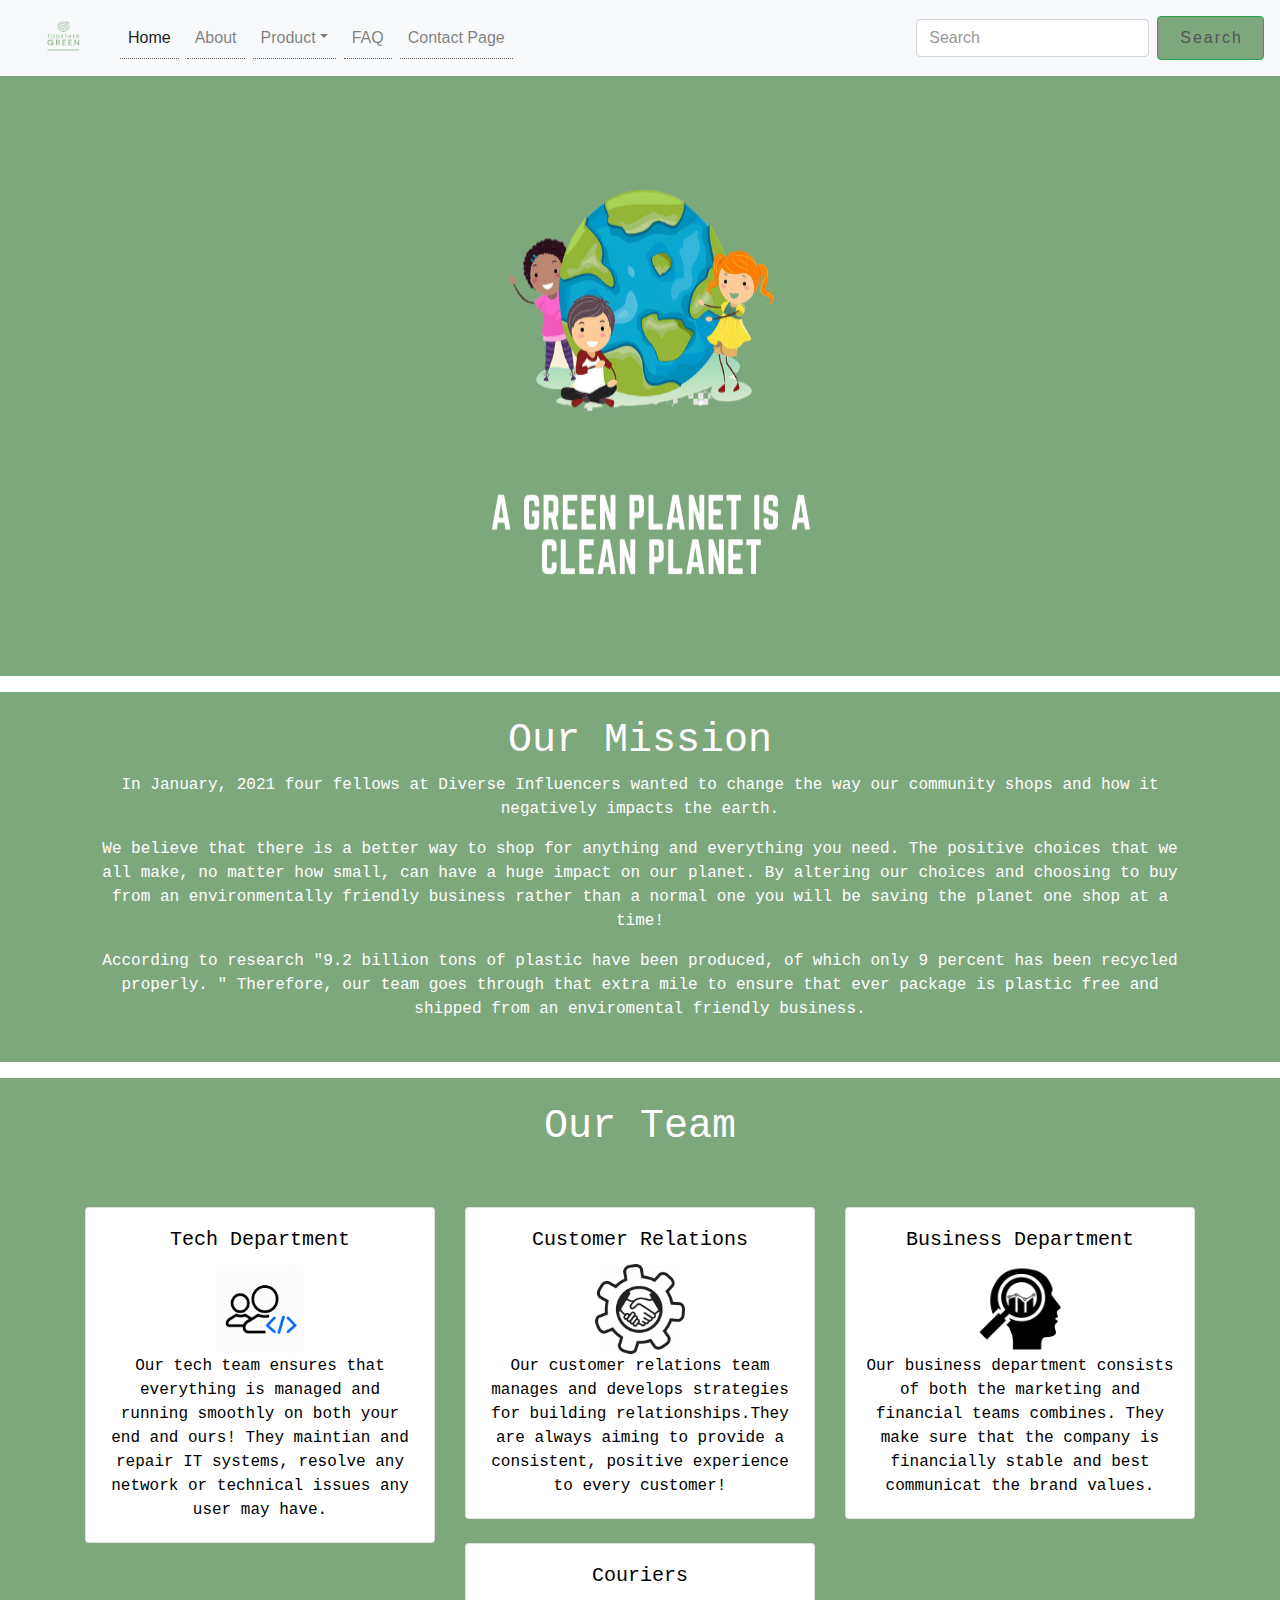
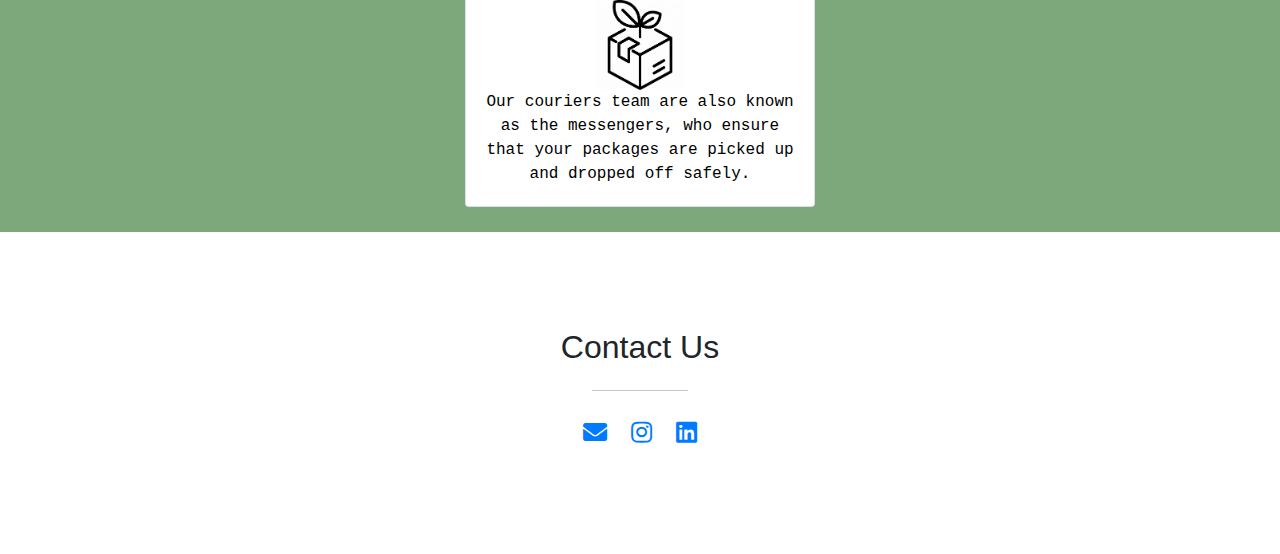
==== About.html @ a4532091 "contact&faq page added" ====
<!DOCTYPE HTML>

<html>

<head>
    <title>Together Green</title>
    <meta charset="utf-8" />
    <meta name="viewport" content="width=device-width, initial-scale=1,
			user-scalable=no" />
    <link rel="stylesheet" href="assets/css/main.css" />
    <link rel="stylesheet" href="https://maxcdn.bootstrapcdn.com/bootstrap/4.0.0/css/bootstrap.min.css" integrity="sha384-Gn5384xqQ1aoWXA+058RXPxPg6fy4IWvTNh0E263XmFcJlSAwiGgFAW/dAiS6JXm" crossorigin="anonymous">
    <noscript><link rel="stylesheet" href="assets/css/noscript.css" /></noscript>
</head>

<body class="is-preload">
    <!-- Navbar Starts  -->

    <nav class="navbar navbar-expand-lg navbar-light bg-light">
        <button class="navbar-toggler" type="button" data-toggle="collapse" data-target="#navbarTogglerDemo01" aria-controls="navbarTogglerDemo01" aria-expanded="false" aria-label="Toggle navigation">
				<span class="navbar-toggler-icon"></span>
			</button>
        <div class="collapse navbar-collapse" id="navbarTogglerDemo01">
            <img src="images/logo.jpeg" class="nav-item nav-link active" alt="logo" width="96" height="60">
            <ul class="navbar-nav mr-auto mt-2 mt-lg-0">
                <li class="nav-item active">
                    <a class="nav-link" href="index.html">Home <span class="sr-only">(current)</span></a>
                </li>
                <li class="nav-item">
                    <a class="nav-link" href="About.html">About</a>
                </li>
                <li class="nav-item dropdown">
                    <a class="nav-link dropdown-toggle" href="#" id="navbarDropdownMenuLink" data-toggle="dropdown" aria-haspopup="true" aria-expanded="false">
							Product</a>
                    <div class="dropdown-menu" aria-labelledby="navbarDropdownMenuLink">
                        <a class="dropdown-item" href="Product.html">Why Green?</a>
                        <a class="dropdown-item" href="Service.html">How it works?</a>
                    </div>
                </li>
                <li class="nav-item">
                    <a class="nav-link" href="FAQ.html">FAQ</a>
                </li>
                <li class="nav-item">
                    <a class="nav-link" href="Contact.html">Contact Page</a>
                </li>
            </ul>
            <form class="form-inline my-2 my-lg-0">
                <input class="form-control mr-sm-2" type="search" placeholder="Search" aria-label="Search">
                <button class="btn btn-outline-success my-2 my-sm-0" type="submit">Search</button>
            </form>
        </div>
    </nav>



    <!-- Navbar Ends -->

    <!-- Header -->
    <div class="inner">
        <div style="background-image: url('images/bk2.png');" width="260" height="230">
            <img src="images/carousel3.png" class="rounded mx-auto d-block" alt=" logo " width="500" height="600">
        </div>
    </div>

    <!-- Carsousel Ends -->
    <p> </p>
    <!-- One -->
    <div style="background-image: url('images/bk2.png');">
        <div class="heroContents ">
            <h1>Our Mission</h1>
            <div class="container ">
                <p> In January, 2021 four fellows at Diverse Influencers wanted to change the way our community shops and how it negatively impacts the earth. </p>
                <p>We believe that there is a better way to shop for anything and everything you need. The positive choices that we all make, no matter how small, can have a huge impact on our planet. By altering our choices and choosing to buy from an environmentally
                    friendly business rather than a normal one you will be saving the planet one shop at a time! </p>
                <p> According to research "9.2 billion tons of plastic have been produced, of which only 9 percent has been recycled properly. " Therefore, our team goes through that extra mile to ensure that ever package is plastic free and shipped from
                    an enviromental friendly business. </p>

            </div>
        </div>
    </div>
    <p> </p>


    <!-- one ends -->
    <div style="background-image: url('images/bk2.png');">
        <div class="heroContents2 ">
            <h1 class="ourTeam ">Our Team</h1>
            <br> </br>
            <div class="container ">
                <div class="row ">
                    <div class="col-sm-4 ">
                        <div class="card ">
                            <div class="card-body ">
                                <h5 class="card-title ">Tech Department</h5>
                                <img src="images/card1.jpg" alt="card1" width="90" height="90">
                                <p class="card-text ">Our tech team ensures that everything is managed and running smoothly on both your end and ours! They maintian and repair IT systems, resolve any network or technical issues any user may have.</p>
                            </div>
                        </div>
                    </div>
                    <div class="col-sm-4 ">
                        <div class="card ">
                            <div class="card-body ">
                                <h5 class="card-title ">Customer Relations</h5>
                                <img src="images/card2.jpg" alt="card1" width="90" height="90">
                                <p class="card-text ">Our customer relations team manages and develops strategies for building relationships.They are always aiming to provide a consistent, positive experience to every customer!</p>
                            </div>
                        </div>
                    </div>
                    <div class="col-sm-4 ">
                        <div class="card ">
                            <div class="card-body ">
                                <h5 class="card-title ">Business Department</h5>
                                <img src="images/card3.jpg" alt="card1" width="90" height="90">
                                <p class="card-text ">Our business department consists of both the marketing and financial teams combines. They make sure that the company is financially stable and best communicat the brand values.</p>
                            </div>
                        </div>
                    </div>
                </div>
            </div>
            <!-- Two -->
            <!-- Two -->
            <!-- Three -->
            <div class="container">
                <div class="row justify-content-center">
                    <div class="col-sm-4 my-auto">
                        <div class="card ">
                            <div class="card-body">
                                <h5 class="card-title ">Couriers</h5>
                                <img src="images/card4.jpg" alt="card1" width="90" height="90">
                                <p class="card-text ">Our couriers team are also known as the messengers, who ensure that your packages are picked up and dropped off safely. </p>
                            </div>
                        </div>
                    </div>
                </div>
            </div>
        </div>
    </div>

    <!-- Four -->
    <section id="four " class="main style3 special ">
        <header class="major ">
            <h2>Contact Us</h2>
        </header>
        <ul class="icons ">
            <li><a href="https://mail.google.com/mail/u/0/?view=cm&fs=1&tf=1&source=mailto&to=togethergreen2021@gmail.com " class="icon solid alt fa-envelope "><span class="label ">Email</span></a></li>
            <li><a href="https://instagram.com/together_green2021?igshid=mbhsuc547hna " class="icon brands fa-instagram "><span class="label ">Instagram</span></a></li>
            <li><a href="https://www.linkedin.com/in/together-green-%F0%9F%8C%B1-983b8220a/" class="icon brands fa-linkedin "><span class="label ">Linkedin</span></a></li>
        </ul>
    </section>

    <!-- Scripts -->
    <script src="https://code.jquery.com/jquery-3.2.1.slim.min.js" integrity="sha384-KJ3o2DKtIkvYIK3UENzmM7KCkRr/rE9/Qpg6aAZGJwFDMVNA/GpGFF93hXpG5KkN" crossorigin="anonymous"></script>
    <script src="https://cdnjs.cloudflare.com/ajax/libs/popper.js/1.12.9/umd/popper.min.js" integrity="sha384-ApNbgh9B+Y1QKtv3Rn7W3mgPxhU9K/ScQsAP7hUibX39j7fakFPskvXusvfa0b4Q" crossorigin="anonymous"></script>
    <script src="https://maxcdn.bootstrapcdn.com/bootstrap/4.0.0/js/bootstrap.min.js" integrity="sha384-JZR6Spejh4U02d8jOt6vLEHfe/JQGiRRSQQxSfFWpi1MquVdAyjUar5+76PVCmYl" crossorigin="anonymous"></script>
    <script src="assets/js/jquery.min.js"></script>
    <script src="assets/js/jquery.scrolly.min.js"></script>
    <script src="assets/js/browser.min.js"></script>
    <script src="assets/js/breakpoints.min.js"></script>
    <script src="assets/js/util.js"></script>
    <script src="assets/js/main.js"></script>

</body>

</html>
---- assets/css/main.css ----
@import url("fontawesome-all.min.css");
@import url("https://fonts.googleapis.com/css?family=Source+Sans+Pro:300,300italic,400,400italic");

/*
	Photon by HTML5 UP
	html5up.net | @ajlkn
	Free for personal and commercial use under the CCA 3.0 license (html5up.net/license)
*/

html,
body,
div,
span,
applet,
object,
iframe,
h1,
h2,
h3,
h4,
h5,
h6,
p,
blockquote,
pre,
a,
abbr,
acronym,
address,
big,
cite,
code,
del,
dfn,
em,
img,
ins,
kbd,
q,
s,
samp,
small,
strike,
strong,
sub,
sup,
tt,
var,
b,
u,
i,
center,
dl,
dt,
dd,
ol,
ul,
li,
fieldset,
form,
label,
legend,
table,
caption,
tbody,
tfoot,
thead,
tr,
th,
td,
article,
aside,
canvas,
details,
embed,
figure,
figcaption,
footer,
header,
hgroup,
menu,
nav,
output,
ruby,
section,
summary,
time,
mark,
audio,
video {
    margin: 0;
    padding: 0;
    border: 0;
    font-size: 100%;
    font: inherit;
    vertical-align: baseline;
}

article,
aside,
details,
figcaption,
figure,
footer,
header,
hgroup,
menu,
nav,
section {
    display: block;
}

body {
    line-height: 1;
}

ol,
ul {
    list-style: none;
}

blockquote,
q {
    quotes: none;
}

blockquote:before,
blockquote:after,
q:before,
q:after {
    content: '';
    content: none;
}

table {
    border-collapse: collapse;
    border-spacing: 0;
}

body {
    -webkit-text-size-adjust: none;
}

mark {
    background-color: transparent;
    color: inherit;
}

input::-moz-focus-inner {
    border: 0;
    padding: 0;
}

input,
select,
textarea {
    -moz-appearance: none;
    -webkit-appearance: none;
    -ms-appearance: none;
    appearance: none;
}


/* Basic */

html {
    box-sizing: border-box;
}

*,
*:before,
*:after {
    box-sizing: inherit;
}

body {
    background: #fff;
}

body.is-preload *,
body.is-preload *:before,
body.is-preload *:after {
    -moz-animation: none !important;
    -webkit-animation: none !important;
    -ms-animation: none !important;
    animation: none !important;
    -moz-transition: none !important;
    -webkit-transition: none !important;
    -ms-transition: none !important;
    transition: none !important;
}

body,
input,
select,
textarea {
    color: #666;
    font-family: "Source Sans Pro", Helvetica, sans-serif;
    font-size: 16pt;
    font-weight: 300;
    line-height: 1.65em;
}

a {
    -moz-transition: color 0.2s ease-in-out, border-color 0.2s ease-in-out;
    -webkit-transition: color 0.2s ease-in-out, border-color 0.2s ease-in-out;
    -ms-transition: color 0.2s ease-in-out, border-color 0.2s ease-in-out;
    transition: color 0.2s ease-in-out, border-color 0.2s ease-in-out;
    border-bottom: dotted 1px #666;
    color: inherit;
    text-decoration: none;
}

a:hover {
    border-bottom-color: transparent !important;
    color: #6bd4c8;
}

strong,
b {
    color: #555;
    font-weight: 400;
}

em,
i {
    font-style: italic;
}

p {
    margin: 0 0 2em 0;
}

h1,
h2,
h3,
h4,
h5,
h6 {
    color: #555;
    line-height: 1em;
    margin: 0 0 1em 0;
}

h1 a,
h2 a,
h3 a,
h4 a,
h5 a,
h6 a {
    color: inherit;
    text-decoration: none;
}

h1 {
    font-size: 2.25em;
    line-height: 1.35em;
}

h2 {
    font-size: 2em;
    line-height: 1.35em;
}

h3 {
    font-size: 1.35em;
    line-height: 1.5em;
}

h4 {
    font-size: 1.25em;
    line-height: 1.5em;
}

h5 {
    font-size: 0.9em;
    line-height: 1.5em;
}

h6 {
    font-size: 0.7em;
    line-height: 1.5em;
}

sub {
    font-size: 0.8em;
    position: relative;
    top: 0.5em;
}

sup {
    font-size: 0.8em;
    position: relative;
    top: -0.5em;
}

hr {
    border: 0;
    border-bottom: solid 1px rgba(144, 144, 144, 0.5);
    margin: 2em 0;
}

hr.major {
    margin: 3em 0;
}

blockquote {
    border-left: solid 4px rgba(144, 144, 144, 0.5);
    font-style: italic;
    margin: 0 0 2em 0;
    padding: 0.5em 0 0.5em 2em;
}

code {
    background: rgba(144, 144, 144, 0.075);
    border-radius: 4px;
    border: solid 1px rgba(144, 144, 144, 0.5);
    font-family: "Courier New", monospace;
    font-size: 0.9em;
    margin: 0 0.25em;
    padding: 0.25em 0.65em;
}

pre {
    -webkit-overflow-scrolling: touch;
    font-family: "Courier New", monospace;
    font-size: 0.9em;
    margin: 0 0 2em 0;
}

pre code {
    display: block;
    line-height: 1.75em;
    padding: 1em 1.5em;
    overflow-x: auto;
}

.align-left {
    text-align: left;
}

.align-center {
    text-align: center;
}

.align-right {
    text-align: right;
}


/* Container */

.container {
    margin: 0 auto;
    max-width: calc(100% - 4em);
    width: 60em;
}

.container.xsmall {
    width: 15em;
}

.container.small {
    width: 30em;
}

.container.medium {
    width: 45em;
}

.container.large {
    width: 75em;
}

.container.xlarge {
    width: 90em;
}

.container.max {
    width: 100%;
}

@media screen and (max-width: 980px) {
    .container {
        max-width: 100% !important;
        width: 100% !important;
    }
}

@media screen and (max-width: 480px) {
    .container {
        max-width: calc(100% - 3em);
    }
}


/* Row */

.row {
    display: flex;
    flex-wrap: wrap;
    box-sizing: border-box;
    align-items: stretch;
}

.row>* {
    box-sizing: border-box;
}

.row.gtr-uniform>*> :last-child {
    margin-bottom: 0;
}

.row.aln-left {
    justify-content: flex-start;
}

.row.aln-center {
    justify-content: center;
}

.row.aln-right {
    justify-content: flex-end;
}

.row.aln-top {
    align-items: flex-start;
}

.row.aln-middle {
    align-items: center;
}

.row.aln-bottom {
    align-items: flex-end;
}

.row>.imp {
    order: -1;
}

.row>.col-1 {
    width: 8.33333%;
}

.row>.off-1 {
    margin-left: 8.33333%;
}

.row>.col-2 {
    width: 16.66667%;
}

.row>.off-2 {
    margin-left: 16.66667%;
}

.row>.col-3 {
    width: 25%;
}

.row>.off-3 {
    margin-left: 25%;
}

.row>.col-4 {
    width: 33.33333%;
}

.row>.off-4 {
    margin-left: 33.33333%;
}

.row>.col-5 {
    width: 41.66667%;
}

.row>.off-5 {
    margin-left: 41.66667%;
}

.row>.col-6 {
    width: 50%;
}

.row>.off-6 {
    margin-left: 50%;
}

.row>.col-7 {
    width: 58.33333%;
}

.row>.off-7 {
    margin-left: 58.33333%;
}

.row>.col-8 {
    width: 66.66667%;
}

.row>.off-8 {
    margin-left: 66.66667%;
}

.row>.col-9 {
    width: 75%;
}

.row>.off-9 {
    margin-left: 75%;
}

.row>.col-10 {
    width: 83.33333%;
}

.row>.off-10 {
    margin-left: 83.33333%;
}

.row>.col-11 {
    width: 91.66667%;
}

.row>.off-11 {
    margin-left: 91.66667%;
}

.row>.col-12 {
    width: 100%;
}

.row>.off-12 {
    margin-left: 100%;
}

.row.gtr-0 {
    margin-top: 0;
    margin-left: 0em;
}

.row.gtr-0>* {
    padding: 0 0 0 0em;
}

.row.gtr-0.gtr-uniform {
    margin-top: 0em;
}

.row.gtr-0.gtr-uniform>* {
    padding-top: 0em;
}

.row.gtr-25 {
    margin-top: 0;
    margin-left: -0.5em;
}

.row.gtr-25>* {
    padding: 0 0 0 0.5em;
}

.row.gtr-25.gtr-uniform {
    margin-top: -0.5em;
}

.row.gtr-25.gtr-uniform>* {
    padding-top: 0.5em;
}

.row.gtr-50 {
    margin-top: 0;
    margin-left: -1em;
}

.row.gtr-50>* {
    padding: 0 0 0 1em;
}

.row.gtr-50.gtr-uniform {
    margin-top: -1em;
}

.row.gtr-50.gtr-uniform>* {
    padding-top: 1em;
}

.row {
    margin-top: 0;
    margin-left: -2em;
}

.row>* {
    padding: 0 0 0 2em;
}

.row.gtr-uniform {
    margin-top: -2em;
}

.row.gtr-uniform>* {
    padding-top: 2em;
}

.row.gtr-150 {
    margin-top: 0;
    margin-left: -3em;
}

.row.gtr-150>* {
    padding: 0 0 0 3em;
}

.row.gtr-150.gtr-uniform {
    margin-top: -3em;
}

.row.gtr-150.gtr-uniform>* {
    padding-top: 3em;
}

.row.gtr-200 {
    margin-top: 0;
    margin-left: -4em;
}

.row.gtr-200>* {
    padding: 0 0 0 4em;
}

.row.gtr-200.gtr-uniform {
    margin-top: -4em;
}

.row.gtr-200.gtr-uniform>* {
    padding-top: 4em;
}

@media screen and (max-width: 1680px) {
    .row {
        display: flex;
        flex-wrap: wrap;
        box-sizing: border-box;
        align-items: stretch;
    }
    .row>* {
        box-sizing: border-box;
    }
    .row.gtr-uniform>*> :last-child {
        margin-bottom: 0;
    }
    .row.aln-left {
        justify-content: flex-start;
    }
    .row.aln-center {
        justify-content: center;
    }
    .row.aln-right {
        justify-content: flex-end;
    }
    .row.aln-top {
        align-items: flex-start;
    }
    .row.aln-middle {
        align-items: center;
    }
    .row.aln-bottom {
        align-items: flex-end;
    }
    .row>.imp-xlarge {
        order: -1;
    }
    .row>.col-1-xlarge {
        width: 8.33333%;
    }
    .row>.off-1-xlarge {
        margin-left: 8.33333%;
    }
    .row>.col-2-xlarge {
        width: 16.66667%;
    }
    .row>.off-2-xlarge {
        margin-left: 16.66667%;
    }
    .row>.col-3-xlarge {
        width: 25%;
    }
    .row>.off-3-xlarge {
        margin-left: 25%;
    }
    .row>.col-4-xlarge {
        width: 33.33333%;
    }
    .row>.off-4-xlarge {
        margin-left: 33.33333%;
    }
    .row>.col-5-xlarge {
        width: 41.66667%;
    }
    .row>.off-5-xlarge {
        margin-left: 41.66667%;
    }
    .row>.col-6-xlarge {
        width: 50%;
    }
    .row>.off-6-xlarge {
        margin-left: 50%;
    }
    .row>.col-7-xlarge {
        width: 58.33333%;
    }
    .row>.off-7-xlarge {
        margin-left: 58.33333%;
    }
    .row>.col-8-xlarge {
        width: 66.66667%;
    }
    .row>.off-8-xlarge {
        margin-left: 66.66667%;
    }
    .row>.col-9-xlarge {
        width: 75%;
    }
    .row>.off-9-xlarge {
        margin-left: 75%;
    }
    .row>.col-10-xlarge {
        width: 83.33333%;
    }
    .row>.off-10-xlarge {
        margin-left: 83.33333%;
    }
    .row>.col-11-xlarge {
        width: 91.66667%;
    }
    .row>.off-11-xlarge {
        margin-left: 91.66667%;
    }
    .row>.col-12-xlarge {
        width: 100%;
    }
    .row>.off-12-xlarge {
        margin-left: 100%;
    }
    .row.gtr-0 {
        margin-top: 0;
        margin-left: 0em;
    }
    .row.gtr-0>* {
        padding: 0 0 0 0em;
    }
    .row.gtr-0.gtr-uniform {
        margin-top: 0em;
    }
    .row.gtr-0.gtr-uniform>* {
        padding-top: 0em;
    }
    .row.gtr-25 {
        margin-top: 0;
        margin-left: -0.5em;
    }
    .row.gtr-25>* {
        padding: 0 0 0 0.5em;
    }
    .row.gtr-25.gtr-uniform {
        margin-top: -0.5em;
    }
    .row.gtr-25.gtr-uniform>* {
        padding-top: 0.5em;
    }
    .row.gtr-50 {
        margin-top: 0;
        margin-left: -1em;
    }
    .row.gtr-50>* {
        padding: 0 0 0 1em;
    }
    .row.gtr-50.gtr-uniform {
        margin-top: -1em;
    }
    .row.gtr-50.gtr-uniform>* {
        padding-top: 1em;
    }
    .row {
        margin-top: 0;
        margin-left: -2em;
    }
    .row>* {
        padding: 0 0 0 2em;
    }
    .row.gtr-uniform {
        margin-top: -2em;
    }
    .row.gtr-uniform>* {
        padding-top: 2em;
    }
    .row.gtr-150 {
        margin-top: 0;
        margin-left: -3em;
    }
    .row.gtr-150>* {
        padding: 0 0 0 3em;
    }
    .row.gtr-150.gtr-uniform {
        margin-top: -3em;
    }
    .row.gtr-150.gtr-uniform>* {
        padding-top: 3em;
    }
    .row.gtr-200 {
        margin-top: 0;
        margin-left: -4em;
    }
    .row.gtr-200>* {
        padding: 0 0 0 4em;
    }
    .row.gtr-200.gtr-uniform {
        margin-top: -4em;
    }
    .row.gtr-200.gtr-uniform>* {
        padding-top: 4em;
    }
}

@media screen and (max-width: 1140px) {
    .row {
        display: flex;
        flex-wrap: wrap;
        box-sizing: border-box;
        align-items: stretch;
    }
    .row>* {
        box-sizing: border-box;
    }
    .row.gtr-uniform>*> :last-child {
        margin-bottom: 0;
    }
    .row.aln-left {
        justify-content: flex-start;
    }
    .row.aln-center {
        justify-content: center;
    }
    .row.aln-right {
        justify-content: flex-end;
    }
    .row.aln-top {
        align-items: flex-start;
    }
    .row.aln-middle {
        align-items: center;
    }
    .row.aln-bottom {
        align-items: flex-end;
    }
    .row>.imp-large {
        order: -1;
    }
    .row>.col-1-large {
        width: 8.33333%;
    }
    .row>.off-1-large {
        margin-left: 8.33333%;
    }
    .row>.col-2-large {
        width: 16.66667%;
    }
    .row>.off-2-large {
        margin-left: 16.66667%;
    }
    .row>.col-3-large {
        width: 25%;
    }
    .row>.off-3-large {
        margin-left: 25%;
    }
    .row>.col-4-large {
        width: 33.33333%;
    }
    .row>.off-4-large {
        margin-left: 33.33333%;
    }
    .row>.col-5-large {
        width: 41.66667%;
    }
    .row>.off-5-large {
        margin-left: 41.66667%;
    }
    .row>.col-6-large {
        width: 50%;
    }
    .row>.off-6-large {
        margin-left: 50%;
    }
    .row>.col-7-large {
        width: 58.33333%;
    }
    .row>.off-7-large {
        margin-left: 58.33333%;
    }
    .row>.col-8-large {
        width: 66.66667%;
    }
    .row>.off-8-large {
        margin-left: 66.66667%;
    }
    .row>.col-9-large {
        width: 75%;
    }
    .row>.off-9-large {
        margin-left: 75%;
    }
    .row>.col-10-large {
        width: 83.33333%;
    }
    .row>.off-10-large {
        margin-left: 83.33333%;
    }
    .row>.col-11-large {
        width: 91.66667%;
    }
    .row>.off-11-large {
        margin-left: 91.66667%;
    }
    .row>.col-12-large {
        width: 100%;
    }
    .row>.off-12-large {
        margin-left: 100%;
    }
    .row.gtr-0 {
        margin-top: 0;
        margin-left: 0em;
    }
    .row.gtr-0>* {
        padding: 0 0 0 0em;
    }
    .row.gtr-0.gtr-uniform {
        margin-top: 0em;
    }
    .row.gtr-0.gtr-uniform>* {
        padding-top: 0em;
    }
    .row.gtr-25 {
        margin-top: 0;
        margin-left: -0.5em;
    }
    .row.gtr-25>* {
        padding: 0 0 0 0.5em;
    }
    .row.gtr-25.gtr-uniform {
        margin-top: -0.5em;
    }
    .row.gtr-25.gtr-uniform>* {
        padding-top: 0.5em;
    }
    .row.gtr-50 {
        margin-top: 0;
        margin-left: -1em;
    }
    .row.gtr-50>* {
        padding: 0 0 0 1em;
    }
    .row.gtr-50.gtr-uniform {
        margin-top: -1em;
    }
    .row.gtr-50.gtr-uniform>* {
        padding-top: 1em;
    }
    .row {
        margin-top: 0;
        margin-left: -2em;
    }
    .row>* {
        padding: 0 0 0 2em;
    }
    .row.gtr-uniform {
        margin-top: -2em;
    }
    .row.gtr-uniform>* {
        padding-top: 2em;
    }
    .row.gtr-150 {
        margin-top: 0;
        margin-left: -3em;
    }
    .row.gtr-150>* {
        padding: 0 0 0 3em;
    }
    .row.gtr-150.gtr-uniform {
        margin-top: -3em;
    }
    .row.gtr-150.gtr-uniform>* {
        padding-top: 3em;
    }
    .row.gtr-200 {
        margin-top: 0;
        margin-left: -4em;
    }
    .row.gtr-200>* {
        padding: 0 0 0 4em;
    }
    .row.gtr-200.gtr-uniform {
        margin-top: -4em;
    }
    .row.gtr-200.gtr-uniform>* {
        padding-top: 4em;
    }
}

@media screen and (max-width: 980px) {
    .row {
        display: flex;
        flex-wrap: wrap;
        box-sizing: border-box;
        align-items: stretch;
    }
    .row>* {
        box-sizing: border-box;
    }
    .row.gtr-uniform>*> :last-child {
        margin-bottom: 0;
    }
    .row.aln-left {
        justify-content: flex-start;
    }
    .row.aln-center {
        justify-content: center;
    }
    .row.aln-right {
        justify-content: flex-end;
    }
    .row.aln-top {
        align-items: flex-start;
    }
    .row.aln-middle {
        align-items: center;
    }
    .row.aln-bottom {
        align-items: flex-end;
    }
    .row>.imp-medium {
        order: -1;
    }
    .row>.col-1-medium {
        width: 8.33333%;
    }
    .row>.off-1-medium {
        margin-left: 8.33333%;
    }
    .row>.col-2-medium {
        width: 16.66667%;
    }
    .row>.off-2-medium {
        margin-left: 16.66667%;
    }
    .row>.col-3-medium {
        width: 25%;
    }
    .row>.off-3-medium {
        margin-left: 25%;
    }
    .row>.col-4-medium {
        width: 33.33333%;
    }
    .row>.off-4-medium {
        margin-left: 33.33333%;
    }
    .row>.col-5-medium {
        width: 41.66667%;
    }
    .row>.off-5-medium {
        margin-left: 41.66667%;
    }
    .row>.col-6-medium {
        width: 50%;
    }
    .row>.off-6-medium {
        margin-left: 50%;
    }
    .row>.col-7-medium {
        width: 58.33333%;
    }
    .row>.off-7-medium {
        margin-left: 58.33333%;
    }
    .row>.col-8-medium {
        width: 66.66667%;
    }
    .row>.off-8-medium {
        margin-left: 66.66667%;
    }
    .row>.col-9-medium {
        width: 75%;
    }
    .row>.off-9-medium {
        margin-left: 75%;
    }
    .row>.col-10-medium {
        width: 83.33333%;
    }
    .row>.off-10-medium {
        margin-left: 83.33333%;
    }
    .row>.col-11-medium {
        width: 91.66667%;
    }
    .row>.off-11-medium {
        margin-left: 91.66667%;
    }
    .row>.col-12-medium {
        width: 100%;
    }
    .row>.off-12-medium {
        margin-left: 100%;
    }
    .row.gtr-0 {
        margin-top: 0;
        margin-left: 0em;
    }
    .row.gtr-0>* {
        padding: 0 0 0 0em;
    }
    .row.gtr-0.gtr-uniform {
        margin-top: 0em;
    }
    .row.gtr-0.gtr-uniform>* {
        padding-top: 0em;
    }
    .row.gtr-25 {
        margin-top: 0;
        margin-left: -0.5em;
    }
    .row.gtr-25>* {
        padding: 0 0 0 0.5em;
    }
    .row.gtr-25.gtr-uniform {
        margin-top: -0.5em;
    }
    .row.gtr-25.gtr-uniform>* {
        padding-top: 0.5em;
    }
    .row.gtr-50 {
        margin-top: 0;
        margin-left: -1em;
    }
    .row.gtr-50>* {
        padding: 0 0 0 1em;
    }
    .row.gtr-50.gtr-uniform {
        margin-top: -1em;
    }
    .row.gtr-50.gtr-uniform>* {
        padding-top: 1em;
    }
    .row {
        margin-top: 0;
        margin-left: -2em;
    }
    .row>* {
        padding: 0 0 0 2em;
    }
    .row.gtr-uniform {
        margin-top: -2em;
    }
    .row.gtr-uniform>* {
        padding-top: 2em;
    }
    .row.gtr-150 {
        margin-top: 0;
        margin-left: -3em;
    }
    .row.gtr-150>* {
        padding: 0 0 0 3em;
    }
    .row.gtr-150.gtr-uniform {
        margin-top: -3em;
    }
    .row.gtr-150.gtr-uniform>* {
        padding-top: 3em;
    }
    .row.gtr-200 {
        margin-top: 0;
        margin-left: -4em;
    }
    .row.gtr-200>* {
        padding: 0 0 0 4em;
    }
    .row.gtr-200.gtr-uniform {
        margin-top: -4em;
    }
    .row.gtr-200.gtr-uniform>* {
        padding-top: 4em;
    }
}

@media screen and (max-width: 736px) {
    .row {
        display: flex;
        flex-wrap: wrap;
        box-sizing: border-box;
        align-items: stretch;
    }
    .row>* {
        box-sizing: border-box;
    }
    .row.gtr-uniform>*> :last-child {
        margin-bottom: 0;
    }
    .row.aln-left {
        justify-content: flex-start;
    }
    .row.aln-center {
        justify-content: center;
    }
    .row.aln-right {
        justify-content: flex-end;
    }
    .row.aln-top {
        align-items: flex-start;
    }
    .row.aln-middle {
        align-items: center;
    }
    .row.aln-bottom {
        align-items: flex-end;
    }
    .row>.imp-small {
        order: -1;
    }
    .row>.col-1-small {
        width: 8.33333%;
    }
    .row>.off-1-small {
        margin-left: 8.33333%;
    }
    .row>.col-2-small {
        width: 16.66667%;
    }
    .row>.off-2-small {
        margin-left: 16.66667%;
    }
    .row>.col-3-small {
        width: 25%;
    }
    .row>.off-3-small {
        margin-left: 25%;
    }
    .row>.col-4-small {
        width: 33.33333%;
    }
    .row>.off-4-small {
        margin-left: 33.33333%;
    }
    .row>.col-5-small {
        width: 41.66667%;
    }
    .row>.off-5-small {
        margin-left: 41.66667%;
    }
    .row>.col-6-small {
        width: 50%;
    }
    .row>.off-6-small {
        margin-left: 50%;
    }
    .row>.col-7-small {
        width: 58.33333%;
    }
    .row>.off-7-small {
        margin-left: 58.33333%;
    }
    .row>.col-8-small {
        width: 66.66667%;
    }
    .row>.off-8-small {
        margin-left: 66.66667%;
    }
    .row>.col-9-small {
        width: 75%;
    }
    .row>.off-9-small {
        margin-left: 75%;
    }
    .row>.col-10-small {
        width: 83.33333%;
    }
    .row>.off-10-small {
        margin-left: 83.33333%;
    }
    .row>.col-11-small {
        width: 91.66667%;
    }
    .row>.off-11-small {
        margin-left: 91.66667%;
    }
    .row>.col-12-small {
        width: 100%;
    }
    .row>.off-12-small {
        margin-left: 100%;
    }
    .row.gtr-0 {
        margin-top: 0;
        margin-left: 0em;
    }
    .row.gtr-0>* {
        padding: 0 0 0 0em;
    }
    .row.gtr-0.gtr-uniform {
        margin-top: 0em;
    }
    .row.gtr-0.gtr-uniform>* {
        padding-top: 0em;
    }
    .row.gtr-25 {
        margin-top: 0;
        margin-left: -0.5em;
    }
    .row.gtr-25>* {
        padding: 0 0 0 0.5em;
    }
    .row.gtr-25.gtr-uniform {
        margin-top: -0.5em;
    }
    .row.gtr-25.gtr-uniform>* {
        padding-top: 0.5em;
    }
    .row.gtr-50 {
        margin-top: 0;
        margin-left: -1em;
    }
    .row.gtr-50>* {
        padding: 0 0 0 1em;
    }
    .row.gtr-50.gtr-uniform {
        margin-top: -1em;
    }
    .row.gtr-50.gtr-uniform>* {
        padding-top: 1em;
    }
    .row {
        margin-top: 0;
        margin-left: -2em;
    }
    .row>* {
        padding: 0 0 0 2em;
    }
    .row.gtr-uniform {
        margin-top: -2em;
    }
    .row.gtr-uniform>* {
        padding-top: 2em;
    }
    .row.gtr-150 {
        margin-top: 0;
        margin-left: -3em;
    }
    .row.gtr-150>* {
        padding: 0 0 0 3em;
    }
    .row.gtr-150.gtr-uniform {
        margin-top: -3em;
    }
    .row.gtr-150.gtr-uniform>* {
        padding-top: 3em;
    }
    .row.gtr-200 {
        margin-top: 0;
        margin-left: -4em;
    }
    .row.gtr-200>* {
        padding: 0 0 0 4em;
    }
    .row.gtr-200.gtr-uniform {
        margin-top: -4em;
    }
    .row.gtr-200.gtr-uniform>* {
        padding-top: 4em;
    }
}

@media screen and (max-width: 480px) {
    .row {
        display: flex;
        flex-wrap: wrap;
        box-sizing: border-box;
        align-items: stretch;
    }
    .row>* {
        box-sizing: border-box;
    }
    .row.gtr-uniform>*> :last-child {
        margin-bottom: 0;
    }
    .row.aln-left {
        justify-content: flex-start;
    }
    .row.aln-center {
        justify-content: center;
    }
    .row.aln-right {
        justify-content: flex-end;
    }
    .row.aln-top {
        align-items: flex-start;
    }
    .row.aln-middle {
        align-items: center;
    }
    .row.aln-bottom {
        align-items: flex-end;
    }
    .row>.imp-xsmall {
        order: -1;
    }
    .row>.col-1-xsmall {
        width: 8.33333%;
    }
    .row>.off-1-xsmall {
        margin-left: 8.33333%;
    }
    .row>.col-2-xsmall {
        width: 16.66667%;
    }
    .row>.off-2-xsmall {
        margin-left: 16.66667%;
    }
    .row>.col-3-xsmall {
        width: 25%;
    }
    .row>.off-3-xsmall {
        margin-left: 25%;
    }
    .row>.col-4-xsmall {
        width: 33.33333%;
    }
    .row>.off-4-xsmall {
        margin-left: 33.33333%;
    }
    .row>.col-5-xsmall {
        width: 41.66667%;
    }
    .row>.off-5-xsmall {
        margin-left: 41.66667%;
    }
    .row>.col-6-xsmall {
        width: 50%;
    }
    .row>.off-6-xsmall {
        margin-left: 50%;
    }
    .row>.col-7-xsmall {
        width: 58.33333%;
    }
    .row>.off-7-xsmall {
        margin-left: 58.33333%;
    }
    .row>.col-8-xsmall {
        width: 66.66667%;
    }
    .row>.off-8-xsmall {
        margin-left: 66.66667%;
    }
    .row>.col-9-xsmall {
        width: 75%;
    }
    .row>.off-9-xsmall {
        margin-left: 75%;
    }
    .row>.col-10-xsmall {
        width: 83.33333%;
    }
    .row>.off-10-xsmall {
        margin-left: 83.33333%;
    }
    .row>.col-11-xsmall {
        width: 91.66667%;
    }
    .row>.off-11-xsmall {
        margin-left: 91.66667%;
    }
    .row>.col-12-xsmall {
        width: 100%;
    }
    .row>.off-12-xsmall {
        margin-left: 100%;
    }
    .row.gtr-0 {
        margin-top: 0;
        margin-left: 0em;
    }
    .row.gtr-0>* {
        padding: 0 0 0 0em;
    }
    .row.gtr-0.gtr-uniform {
        margin-top: 0em;
    }
    .row.gtr-0.gtr-uniform>* {
        padding-top: 0em;
    }
    .row.gtr-25 {
        margin-top: 0;
        margin-left: -0.5em;
    }
    .row.gtr-25>* {
        padding: 0 0 0 0.5em;
    }
    .row.gtr-25.gtr-uniform {
        margin-top: -0.5em;
    }
    .row.gtr-25.gtr-uniform>* {
        padding-top: 0.5em;
    }
    .row.gtr-50 {
        margin-top: 0;
        margin-left: -1em;
    }
    .row.gtr-50>* {
        padding: 0 0 0 1em;
    }
    .row.gtr-50.gtr-uniform {
        margin-top: -1em;
    }
    .row.gtr-50.gtr-uniform>* {
        padding-top: 1em;
    }
    .row {
        margin-top: 0;
        margin-left: -2em;
    }
    .row>* {
        padding: 0 0 0 2em;
    }
    .row.gtr-uniform {
        margin-top: -2em;
    }
    .row.gtr-uniform>* {
        padding-top: 2em;
    }
    .row.gtr-150 {
        margin-top: 0;
        margin-left: -3em;
    }
    .row.gtr-150>* {
        padding: 0 0 0 3em;
    }
    .row.gtr-150.gtr-uniform {
        margin-top: -3em;
    }
    .row.gtr-150.gtr-uniform>* {
        padding-top: 3em;
    }
    .row.gtr-200 {
        margin-top: 0;
        margin-left: -4em;
    }
    .row.gtr-200>* {
        padding: 0 0 0 4em;
    }
    .row.gtr-200.gtr-uniform {
        margin-top: -4em;
    }
    .row.gtr-200.gtr-uniform>* {
        padding-top: 4em;
    }
}

@media screen and (max-width: 320px) {
    .row {
        display: flex;
        flex-wrap: wrap;
        box-sizing: border-box;
        align-items: stretch;
    }
    .row>* {
        box-sizing: border-box;
    }
    .row.gtr-uniform>*> :last-child {
        margin-bottom: 0;
    }
    .row.aln-left {
        justify-content: flex-start;
    }
    .row.aln-center {
        justify-content: center;
    }
    .row.aln-right {
        justify-content: flex-end;
    }
    .row.aln-top {
        align-items: flex-start;
    }
    .row.aln-middle {
        align-items: center;
    }
    .row.aln-bottom {
        align-items: flex-end;
    }
    .row>.imp-xxsmall {
        order: -1;
    }
    .row>.col-1-xxsmall {
        width: 8.33333%;
    }
    .row>.off-1-xxsmall {
        margin-left: 8.33333%;
    }
    .row>.col-2-xxsmall {
        width: 16.66667%;
    }
    .row>.off-2-xxsmall {
        margin-left: 16.66667%;
    }
    .row>.col-3-xxsmall {
        width: 25%;
    }
    .row>.off-3-xxsmall {
        margin-left: 25%;
    }
    .row>.col-4-xxsmall {
        width: 33.33333%;
    }
    .row>.off-4-xxsmall {
        margin-left: 33.33333%;
    }
    .row>.col-5-xxsmall {
        width: 41.66667%;
    }
    .row>.off-5-xxsmall {
        margin-left: 41.66667%;
    }
    .row>.col-6-xxsmall {
        width: 50%;
    }
    .row>.off-6-xxsmall {
        margin-left: 50%;
    }
    .row>.col-7-xxsmall {
        width: 58.33333%;
    }
    .row>.off-7-xxsmall {
        margin-left: 58.33333%;
    }
    .row>.col-8-xxsmall {
        width: 66.66667%;
    }
    .row>.off-8-xxsmall {
        margin-left: 66.66667%;
    }
    .row>.col-9-xxsmall {
        width: 75%;
    }
    .row>.off-9-xxsmall {
        margin-left: 75%;
    }
    .row>.col-10-xxsmall {
        width: 83.33333%;
    }
    .row>.off-10-xxsmall {
        margin-left: 83.33333%;
    }
    .row>.col-11-xxsmall {
        width: 91.66667%;
    }
    .row>.off-11-xxsmall {
        margin-left: 91.66667%;
    }
    .row>.col-12-xxsmall {
        width: 100%;
    }
    .row>.off-12-xxsmall {
        margin-left: 100%;
    }
    .row.gtr-0 {
        margin-top: 0;
        margin-left: 0em;
    }
    .row.gtr-0>* {
        padding: 0 0 0 0em;
    }
    .row.gtr-0.gtr-uniform {
        margin-top: 0em;
    }
    .row.gtr-0.gtr-uniform>* {
        padding-top: 0em;
    }
    .row.gtr-25 {
        margin-top: 0;
        margin-left: -0.5em;
    }
    .row.gtr-25>* {
        padding: 0 0 0 0.5em;
    }
    .row.gtr-25.gtr-uniform {
        margin-top: -0.5em;
    }
    .row.gtr-25.gtr-uniform>* {
        padding-top: 0.5em;
    }
    .row.gtr-50 {
        margin-top: 0;
        margin-left: -1em;
    }
    .row.gtr-50>* {
        padding: 0 0 0 1em;
    }
    .row.gtr-50.gtr-uniform {
        margin-top: -1em;
    }
    .row.gtr-50.gtr-uniform>* {
        padding-top: 1em;
    }
    .row {
        margin-top: 0;
        margin-left: -2em;
    }
    .row>* {
        padding: 0 0 0 2em;
    }
    .row.gtr-uniform {
        margin-top: -2em;
    }
    .row.gtr-uniform>* {
        padding-top: 2em;
    }
    .row.gtr-150 {
        margin-top: 0;
        margin-left: -3em;
    }
    .row.gtr-150>* {
        padding: 0 0 0 3em;
    }
    .row.gtr-150.gtr-uniform {
        margin-top: -3em;
    }
    .row.gtr-150.gtr-uniform>* {
        padding-top: 3em;
    }
    .row.gtr-200 {
        margin-top: 0;
        margin-left: -4em;
    }
    .row.gtr-200>* {
        padding: 0 0 0 4em;
    }
    .row.gtr-200.gtr-uniform {
        margin-top: -4em;
    }
    .row.gtr-200.gtr-uniform>* {
        padding-top: 4em;
    }
}


/* Section/Article */

section.special,
article.special {
    text-align: center;
}

header p {
    color: #999;
    margin: 0 0 1.5em 0;
    position: relative;
}

header h2+p {
    font-size: 1.25em;
    line-height: 1.5em;
    margin-top: -1em;
}

header h3+p {
    font-size: 1.1em;
    line-height: 1.5em;
    margin-top: -0.8em;
}

header h4+p,
header h5+p,
header h6+p {
    font-size: 0.9em;
    line-height: 1.5em;
    margin-top: -0.6em;
}

header.major {
    margin: 0 0 1em 0;
}

header.major:after {
    background: rgba(144, 144, 144, 0.5);
    content: '';
    display: inline-block;
    height: 1px;
    margin-top: 1.5em;
    width: 6em;
}

header.major h2,
header.major h3,
header.major h4,
header.major h5,
header.major h6 {
    margin: 0;
}

header.major p {
    margin: 0.7em 0 0 0;
}

header.special {
    text-align: center;
}


/* Form */

form {
    margin: 0 0 2em 0;
}

label {
    color: #555;
    display: block;
    font-size: 0.9em;
    font-weight: 400;
    margin: 0 0 1em 0;
}

input[type="text"],
input[type="password"],
input[type="email"],
select,
textarea {
    -moz-appearance: none;
    -webkit-appearance: none;
    -ms-appearance: none;
    appearance: none;
    background: rgba(144, 144, 144, 0.075);
    border-radius: 4px;
    border: none;
    border: solid 1px rgba(144, 144, 144, 0.5);
    color: inherit;
    display: block;
    outline: 0;
    padding: 0 1em;
    text-decoration: none;
    width: 100%;
}

input[type="text"]:invalid,
input[type="password"]:invalid,
input[type="email"]:invalid,
select:invalid,
textarea:invalid {
    box-shadow: none;
}

input[type="text"]:focus,
input[type="password"]:focus,
input[type="email"]:focus,
select:focus,
textarea:focus {
    border-color: #6bd4c8;
}

select {
    background-image: url("data:image/svg+xml;charset=utf8,%3Csvg xmlns='http://www.w3.org/2000/svg' width='40' height='40' preserveAspectRatio='none' viewBox='0 0 40 40'%3E%3Cpath d='M9.4,12.3l10.4,10.4l10.4-10.4c0.2-0.2,0.5-0.4,0.9-0.4c0.3,0,0.6,0.1,0.9,0.4l3.3,3.3c0.2,0.2,0.4,0.5,0.4,0.9 c0,0.4-0.1,0.6-0.4,0.9L20.7,31.9c-0.2,0.2-0.5,0.4-0.9,0.4c-0.3,0-0.6-0.1-0.9-0.4L4.3,17.3c-0.2-0.2-0.4-0.5-0.4-0.9 c0-0.4,0.1-0.6,0.4-0.9l3.3-3.3c0.2-0.2,0.5-0.4,0.9-0.4S9.1,12.1,9.4,12.3z' fill='rgba(144, 144, 144, 0.5)' /%3E%3C/svg%3E");
    background-size: 1.25rem;
    background-repeat: no-repeat;
    background-position: calc(100% - 1rem) center;
    height: 2.75em;
    padding-right: 2.75em;
    text-overflow: ellipsis;
}

select option {
    color: #555;
    background: #fff;
}

select:focus::-ms-value {
    background-color: transparent;
}

select::-ms-expand {
    display: none;
}

input[type="text"],
input[type="password"],
input[type="email"],
select {
    height: 2.75em;
}

textarea {
    padding: 0.75em 1em;
}

input[type="checkbox"],
input[type="radio"] {
    -moz-appearance: none;
    -webkit-appearance: none;
    -ms-appearance: none;
    appearance: none;
    display: block;
    float: left;
    margin-right: -2em;
    opacity: 0;
    width: 1em;
    z-index: -1;
}

input[type="checkbox"]+label,
input[type="radio"]+label {
    text-decoration: none;
    color: #666;
    cursor: pointer;
    display: inline-block;
    font-size: 1em;
    font-weight: 300;
    padding-left: 2.4em;
    padding-right: 0.75em;
    position: relative;
}

input[type="checkbox"]+label:before,
input[type="radio"]+label:before {
    -moz-osx-font-smoothing: grayscale;
    -webkit-font-smoothing: antialiased;
    display: inline-block;
    font-style: normal;
    font-variant: normal;
    text-rendering: auto;
    line-height: 1;
    text-transform: none !important;
    font-family: 'Font Awesome 5 Free';
    font-weight: 900;
}

input[type="checkbox"]+label:before,
input[type="radio"]+label:before {
    background: rgba(144, 144, 144, 0.075);
    border-radius: 4px;
    border: solid 1px rgba(144, 144, 144, 0.5);
    content: '';
    display: inline-block;
    font-size: 0.8em;
    height: 2.0625em;
    left: 0;
    line-height: 2.0625em;
    position: absolute;
    text-align: center;
    top: 0;
    width: 2.0625em;
}

input[type="checkbox"]:checked+label:before,
input[type="radio"]:checked+label:before {
    background: #666666;
    border-color: #666666;
    color: #ffffff;
    content: '\f00c';
}

input[type="checkbox"]:focus+label:before,
input[type="radio"]:focus+label:before {
    border-color: #6bd4c8;
}

input[type="checkbox"]+label:before {
    border-radius: 4px;
}

input[type="radio"]+label:before {
    border-radius: 100%;
}

 ::-webkit-input-placeholder {
    color: #999 !important;
    opacity: 1.0;
}

 :-moz-placeholder {
    color: #999 !important;
    opacity: 1.0;
}

 ::-moz-placeholder {
    color: #999 !important;
    opacity: 1.0;
}

 :-ms-input-placeholder {
    color: #999 !important;
    opacity: 1.0;
}


/* Box */

.box {
    border-radius: 4px;
    border: solid 1px rgba(144, 144, 144, 0.5);
    margin-bottom: 2em;
    padding: 1.5em;
}

.box> :last-child,
.box> :last-child> :last-child,
.box> :last-child> :last-child> :last-child {
    margin-bottom: 0;
}

.box.alt {
    border: 0;
    border-radius: 0;
    padding: 0;
}


/* Icon */

.icon {
    text-decoration: none;
    border-bottom: none;
    position: relative;
}

.icon:before {
    -moz-osx-font-smoothing: grayscale;
    -webkit-font-smoothing: antialiased;
    display: inline-block;
    font-style: normal;
    font-variant: normal;
    text-rendering: auto;
    line-height: 1;
    text-transform: none !important;
    font-family: 'Font Awesome 5 Free';
    font-weight: 400;
}

.icon>.label {
    display: none;
}

.icon:before {
    line-height: inherit;
}

.icon.solid:before {
    font-weight: 900 !important;
}

.icon.brands:before {
    font-family: 'Font Awesome 5 Brands';
}

.icon.style1:before {
    color: #c3e895;
}

.icon.style2:before {
    color: #8addaa;
}

.icon.style3:before {
    color: #6bd4c8;
}

.icon.style4:before {
    color: #57aed3;
}

.icon.style5:before {
    color: #4a87d3;
}

.icon.style6:before {
    color: #6b88e6;
}

.icon.major {
    text-decoration: none;
    color: #555;
    cursor: default;
    display: inline-block;
    margin: 0 0 1.5em 0;
}

.icon.major:before {
    -moz-osx-font-smoothing: grayscale;
    -webkit-font-smoothing: antialiased;
    display: inline-block;
    font-style: normal;
    font-variant: normal;
    text-rendering: auto;
    line-height: 1;
    text-transform: none !important;
    font-family: 'Font Awesome 5 Free';
    font-weight: 400;
}

.icon.major:before {
    font-size: 4em;
    line-height: 1em;
}


/* Image */

.image {
    border-radius: 4px;
    border: 0;
    display: inline-block;
    position: relative;
}

.image img {
    border-radius: 4px;
    display: block;
}

.image.left {
    float: left;
    padding: 0 1.5em 1em 0;
    top: 0.25em;
}

.image.right {
    float: right;
    padding: 0 0 1em 1.5em;
    top: 0.25em;
}

.image.left,
.image.right {
    max-width: 40%;
}

.image.left img,
.image.right img {
    width: 100%;
}

.image.fit {
    display: block;
    margin: 0 0 2em 0;
    width: 100%;
}

.image.fit img {
    width: 100%;
}


/* List */

ol {
    list-style: decimal;
    margin: 0 0 2em 0;
    padding-left: 1.25em;
}

ol li {
    padding-left: 0.25em;
}

ul {
    list-style: disc;
    margin: 0 0 2em 0;
    padding-left: 1em;
}

ul li {
    padding-left: 0.5em;
}

ul.alt {
    list-style: none;
    padding-left: 0;
}

ul.alt li {
    border-top: solid 1px rgba(144, 144, 144, 0.5);
    padding: 0.5em 0;
}

ul.alt li:first-child {
    border-top: 0;
    padding-top: 0;
}

dl {
    margin: 0 0 2em 0;
}


/* Actions */

ul.actions {
    display: -moz-flex;
    display: -webkit-flex;
    display: -ms-flex;
    display: flex;
    cursor: default;
    list-style: none;
    margin-left: -1em;
    padding-left: 0;
}

ul.actions li {
    padding: 0 0 0 1em;
    vertical-align: middle;
}

ul.actions.special {
    -moz-justify-content: center;
    -webkit-justify-content: center;
    -ms-justify-content: center;
    justify-content: center;
    width: 100%;
    margin-left: 0;
}

ul.actions.special li:first-child {
    padding-left: 0;
}

ul.actions.stacked {
    -moz-flex-direction: column;
    -webkit-flex-direction: column;
    -ms-flex-direction: column;
    flex-direction: column;
    margin-left: 0;
}

ul.actions.stacked li {
    padding: 1.3em 0 0 0;
}

ul.actions.stacked li:first-child {
    padding-top: 0;
}

ul.actions.fit {
    width: calc(100% + 1em);
}

ul.actions.fit li {
    -moz-flex-grow: 1;
    -webkit-flex-grow: 1;
    -ms-flex-grow: 1;
    flex-grow: 1;
    -moz-flex-shrink: 1;
    -webkit-flex-shrink: 1;
    -ms-flex-shrink: 1;
    flex-shrink: 1;
    width: 100%;
}

ul.actions.fit li>* {
    width: 100%;
}

ul.actions.fit.stacked {
    width: 100%;
}

@media screen and (max-width: 480px) {
    ul.actions:not(.fixed) {
        -moz-flex-direction: column;
        -webkit-flex-direction: column;
        -ms-flex-direction: column;
        flex-direction: column;
        margin-left: 0;
        width: 100% !important;
    }
    ul.actions:not(.fixed) li {
        -moz-flex-grow: 1;
        -webkit-flex-grow: 1;
        -ms-flex-grow: 1;
        flex-grow: 1;
        -moz-flex-shrink: 1;
        -webkit-flex-shrink: 1;
        -ms-flex-shrink: 1;
        flex-shrink: 1;
        padding: 1em 0 0 0;
        text-align: center;
        width: 100%;
    }
    ul.actions:not(.fixed) li>* {
        width: 100%;
    }
    ul.actions:not(.fixed) li:first-child {
        padding-top: 0;
    }
    ul.actions:not(.fixed) li input[type="submit"],
    ul.actions:not(.fixed) li input[type="reset"],
    ul.actions:not(.fixed) li input[type="button"],
    ul.actions:not(.fixed) li button,
    ul.actions:not(.fixed) li .button {
        width: 100%;
    }
    ul.actions:not(.fixed) li input[type="submit"].icon:before,
    ul.actions:not(.fixed) li input[type="reset"].icon:before,
    ul.actions:not(.fixed) li input[type="button"].icon:before,
    ul.actions:not(.fixed) li button.icon:before,
    ul.actions:not(.fixed) li .button.icon:before {
        margin-left: -0.5em;
    }
}


/* Icons */

ul.icons {
    cursor: default;
    list-style: none;
    padding-left: 0;
}

ul.icons li {
    display: inline-block;
    padding: 0 1.25em 0 0;
}

ul.icons li:last-child {
    padding-right: 0;
}

ul.icons li .icon:before {
    font-size: 1.5em;
}


/* Major Icons */

ul.major-icons {
    list-style: none;
    padding-left: 0;
}

ul.major-icons li {
    display: inline-block;
    padding: 2.5em;
    text-align: center;
}

ul.major-icons li .icon {
    -moz-transform: rotate(45deg);
    -webkit-transform: rotate(45deg);
    -ms-transform: rotate(45deg);
    transform: rotate(45deg);
    border-radius: 4px;
    border: solid 1px rgba(144, 144, 144, 0.5);
    display: inline-block;
    height: 8em;
    line-height: 8em;
    margin: 0;
    text-align: center;
    width: 8em;
}

ul.major-icons li .icon:before {
    -moz-transform: rotate(-45deg);
    -webkit-transform: rotate(-45deg);
    -ms-transform: rotate(-45deg);
    transform: rotate(-45deg);
    display: inline-block;
    line-height: inherit;
}


/* Table */

.table-wrapper {
    -webkit-overflow-scrolling: touch;
    overflow-x: auto;
}

table {
    margin: 0 0 2em 0;
    width: 100%;
}

table tbody tr {
    border-left: 0;
    border-right: 0;
}

table tbody tr:nth-child(2n+1) {
    background-color: rgba(144, 144, 144, 0.075);
}

table td {
    padding: 0.75em 0.75em;
}

table th {
    color: #555;
    font-size: 0.9em;
    font-weight: 400;
    padding: 0 0.75em 0.75em 0.75em;
    text-align: left;
}

table thead {
    border-bottom: solid 1px rgba(144, 144, 144, 0.5);
}

table tfoot {
    border-top: solid 1px rgba(144, 144, 144, 0.5);
}

table.alt {
    border-collapse: separate;
}

table.alt tbody tr td {
    border: solid 1px rgba(144, 144, 144, 0.5);
    border-left-width: 0;
    border-top-width: 0;
}

table.alt tbody tr td:first-child {
    border-left-width: 1px;
}

table.alt tbody tr:first-child td {
    border-top-width: 1px;
}

table.alt thead {
    border-bottom: 0;
}

table.alt tfoot {
    border-top: 0;
}


/* Button */

input[type="submit"],
input[type="reset"],
input[type="button"],
button,
.button {
    -moz-appearance: none;
    -webkit-appearance: none;
    -ms-appearance: none;
    appearance: none;
    -moz-transition: background-color 0.2s ease-in-out, color 0.2s ease-in-out;
    -webkit-transition: background-color 0.2s ease-in-out, color 0.2s ease-in-out;
    -ms-transition: background-color 0.2s ease-in-out, color 0.2s ease-in-out;
    transition: background-color 0.2s ease-in-out, color 0.2s ease-in-out;
    background-color: transparent;
    border-radius: 4px;
    border: 0;
    box-shadow: inset 0 0 0 1px rgba(144, 144, 144, 0.5);
    color: #555 !important;
    cursor: pointer;
    display: inline-block;
    font-size: 0.9em;
    font-weight: 400;
    height: 2.75em;
    letter-spacing: 0.125em;
    line-height: 2.75em;
    padding: 0 2em;
    text-align: center;
    text-decoration: none;
    text-indent: 0.125em;
    text-transform: uppercase;
    white-space: nowrap;
}

input[type="submit"]:hover,
input[type="reset"]:hover,
input[type="button"]:hover,
button:hover,
.button:hover {
    background-color: rgba(144, 144, 144, 0.075);
}

input[type="submit"]:active,
input[type="reset"]:active,
input[type="button"]:active,
button:active,
.button:active {
    background-color: rgba(144, 144, 144, 0.2);
}

input[type="submit"].icon:before,
input[type="reset"].icon:before,
input[type="button"].icon:before,
button.icon:before,
.button.icon:before {
    margin-right: 0.5em;
}

input[type="submit"].fit,
input[type="reset"].fit,
input[type="button"].fit,
button.fit,
.button.fit {
    width: 100%;
}

input[type="submit"].small,
input[type="reset"].small,
input[type="button"].small,
button.small,
.button.small {
    font-size: 0.7em;
}

input[type="submit"].large,
input[type="reset"].large,
input[type="button"].large,
button.large,
.button.large {
    font-size: 1.25em;
}

input[type="submit"].wide,
input[type="reset"].wide,
input[type="button"].wide,
button.wide,
.button.wide {
    min-width: 12em;
}

input[type="submit"].primary,
input[type="reset"].primary,
input[type="button"].primary,
button.primary,
.button.primary {
    background-color: #555;
    box-shadow: none !important;
    color: #fff !important;
}

input[type="submit"].primary:hover,
input[type="reset"].primary:hover,
input[type="button"].primary:hover,
button.primary:hover,
.button.primary:hover {
    background-color: #626262;
}

input[type="submit"].primary:active,
input[type="reset"].primary:active,
input[type="button"].primary:active,
button.primary:active,
.button.primary:active {
    background-color: #484848;
}

input[type="submit"].disabled,
input[type="submit"]:disabled,
input[type="reset"].disabled,
input[type="reset"]:disabled,
input[type="button"].disabled,
input[type="button"]:disabled,
button.disabled,
button:disabled,
.button.disabled,
.button:disabled {
    cursor: default;
    opacity: 0.25;
}


/* Main */

.main {
    padding: 6em 0 4em 0;
}

.main.style1 {
    background: #fff;
}

.main.style2 {
    background-color: #333;
    color: rgba(255, 255, 255, 0.75);
    background-attachment: fixed, fixed;
    background-image: url("images/overlay1.png"), url("../../images/header.jpg");
    background-size: auto, cover;
}

.main.style2 a {
    border-bottom-color: rgba(255, 255, 255, 0.5);
}

.main.style2 a:hover {
    color: #ffffff;
}

.main.style2 h1,
.main.style2 h2,
.main.style2 h3,
.main.style2 h4,
.main.style2 h5,
.main.style2 h6,
.main.style2 strong,
.main.style2 b {
    color: #ffffff;
}

.main.style2 header p {
    color: #ffffff;
}

.main.style2 header.major:after {
    background: #ffffff;
}

.main.style2 input[type="submit"],
.main.style2 input[type="reset"],
.main.style2 input[type="button"],
.main.style2 button,
.main.style2 .button {
    box-shadow: inset 0 0 0 1px #ffffff;
    color: #ffffff !important;
}

.main.style2 input[type="submit"]:hover,
.main.style2 input[type="reset"]:hover,
.main.style2 input[type="button"]:hover,
.main.style2 button:hover,
.main.style2 .button:hover {
    background-color: rgba(255, 255, 255, 0.125);
}

.main.style2 input[type="submit"]:active,
.main.style2 input[type="reset"]:active,
.main.style2 input[type="button"]:active,
.main.style2 button:active,
.main.style2 .button:active {
    background-color: rgba(255, 255, 255, 0.25);
}

.main.style2 input[type="submit"].primary,
.main.style2 input[type="reset"].primary,
.main.style2 input[type="button"].primary,
.main.style2 button.primary,
.main.style2 .button.primary {
    background-color: #ffffff;
    box-shadow: inset 0 0 0 1px #ffffff !important;
    color: #333 !important;
}

.main.style2 input[type="submit"].primary:hover,
.main.style2 input[type="reset"].primary:hover,
.main.style2 input[type="button"].primary:hover,
.main.style2 button.primary:hover,
.main.style2 .button.primary:hover {
    background-color: rgba(255, 255, 255, 0.125) !important;
    color: #ffffff !important;
}

.main.style2 input[type="submit"].primary:active,
.main.style2 input[type="reset"].primary:active,
.main.style2 input[type="button"].primary:active,
.main.style2 button.primary:active,
.main.style2 .button.primary:active {
    background-color: rgba(255, 255, 255, 0.25) !important;
}

.main.style2 ul.major-icons li .icon {
    border-color: #ffffff;
}

.main.style2 .icon.major {
    color: #ffffff;
}


/* Header */

#header {
    padding: 9em 0 9em 0;
    background-color: #4686a0;
    color: rgba(255, 255, 255, 0.75);
    background-attachment: fixed, fixed, fixed;
    background-image: url("images/overlay2.png"), url("images/overlay3.svg"), linear-gradient(45deg, #9dc66b 5%, #4fa49a 30%, #4361c2);
    background-position: top left, center center, center center;
    background-size: auto, cover, cover;
    overflow: hidden;
    position: relative;
    text-align: center;
}

#header a {
    border-bottom-color: rgba(255, 255, 255, 0.5);
}

#header a:hover {
    color: #ffffff;
}

#header h1,
#header h2,
#header h3,
#header h4,
#header h5,
#header h6,
#header strong,
#header b {
    color: #ffffff;
}

#header header p {
    color: #ffffff;
}

#header header.major:after {
    background: #ffffff;
}

#header input[type="submit"],
#header input[type="reset"],
#header input[type="button"],
#header button,
#header .button {
    box-shadow: inset 0 0 0 1px #ffffff;
    color: #ffffff !important;
}

#header input[type="submit"]:hover,
#header input[type="reset"]:hover,
#header input[type="button"]:hover,
#header button:hover,
#header .button:hover {
    background-color: rgba(255, 255, 255, 0.125);
}

#header input[type="submit"]:active,
#header input[type="reset"]:active,
#header input[type="button"]:active,
#header button:active,
#header .button:active {
    background-color: rgba(255, 255, 255, 0.25);
}

#header input[type="submit"].primary,
#header input[type="reset"].primary,
#header input[type="button"].primary,
#header button.primary,
#header .button.primary {
    background-color: #ffffff;
    box-shadow: inset 0 0 0 1px #ffffff !important;
    color: #4686a0 !important;
}

#header input[type="submit"].primary:hover,
#header input[type="reset"].primary:hover,
#header input[type="button"].primary:hover,
#header button.primary:hover,
#header .button.primary:hover {
    background-color: rgba(255, 255, 255, 0.125) !important;
    color: #ffffff !important;
}

#header input[type="submit"].primary:active,
#header input[type="reset"].primary:active,
#header input[type="button"].primary:active,
#header button.primary:active,
#header .button.primary:active {
    background-color: rgba(255, 255, 255, 0.25) !important;
}

#header ul.major-icons li .icon {
    border-color: #ffffff;
}

#header .icon.major {
    color: #ffffff;
}

#header h1 {
    margin: 0;
}

#header p {
    margin: 1em 0 0 0;
}

#header .actions {
    -moz-justify-content: center;
    -webkit-justify-content: center;
    -ms-justify-content: center;
    justify-content: center;
    margin-top: 2.5em;
    margin-left: 0;
    position: relative;
}

#header .actions li:first-child {
    padding-left: 0;
}

#header .actions:after {
    background: #ffffff;
    content: '';
    height: 100vh;
    left: 50%;
    position: absolute;
    top: 100%;
    width: 1px;
}

#header .inner {
    -moz-transition: -moz-transform 1.5s ease, opacity 2s ease;
    -webkit-transition: -webkit-transform 1.5s ease, opacity 2s ease;
    -ms-transition: -ms-transform 1.5s ease, opacity 2s ease;
    transition: transform 1.5s ease, opacity 2s ease;
    -moz-transition-delay: 0.25s;
    -webkit-transition-delay: 0.25s;
    -ms-transition-delay: 0.25s;
    transition-delay: 0.25s;
    -moz-transform: scale(1);
    -webkit-transform: scale(1);
    -ms-transform: scale(1);
    transform: scale(1);
    opacity: 1;
    position: relative;
    z-index: 1;
}

#header .inner .actions {
    -moz-transition: -moz-transform 1.25s ease;
    -webkit-transition: -webkit-transform 1.25s ease;
    -ms-transition: -ms-transform 1.25s ease;
    transition: transform 1.25s ease;
    -moz-transition-delay: 1s;
    -webkit-transition-delay: 1s;
    -ms-transition-delay: 1s;
    transition-delay: 1s;
    -moz-transform: translateY(0);
    -webkit-transform: translateY(0);
    -ms-transform: translateY(0);
    transform: translateY(0);
    opacity: 1;
}

#header:after {
    -moz-transition: opacity 1s ease;
    -webkit-transition: opacity 1s ease;
    -ms-transition: opacity 1s ease;
    transition: opacity 1s ease;
    background-image: linear-gradient(45deg, #4fa49a, #4361c2);
    content: '';
    height: 100%;
    left: 0;
    opacity: 0;
    position: absolute;
    top: 0;
    width: 100%;
}

body.is-preload #header .inner {
    -moz-transform: scale(1.05);
    -webkit-transform: scale(1.05);
    -ms-transform: scale(1.05);
    transform: scale(1.05);
    opacity: 0;
}

body.is-preload #header .inner .actions {
    -moz-transform: translateY(30em);
    -webkit-transform: translateY(30em);
    -ms-transform: translateY(30em);
    transform: translateY(30em);
    opacity: 0;
}

body.is-preload #header:after {
    opacity: 1;
}


/* Footer */

#footer {
    padding: 6em 0 6em 0;
    background-color: #4686a0;
    color: rgba(255, 255, 255, 0.75);
    background-attachment: fixed, fixed, fixed;
    background-image: url("images/overlay2.png"), url("images/overlay4.svg"), linear-gradient(45deg, #4361c2, #4fa49a 50%, #9dc66b 95%);
    background-position: top left, center center, center center;
    background-size: auto, cover, cover;
    text-align: center;
}

#footer a {
    border-bottom-color: rgba(255, 255, 255, 0.5);
}

#footer a:hover {
    color: #ffffff;
}

#footer h1,
#footer h2,
#footer h3,
#footer h4,
#footer h5,
#footer h6,
#footer strong,
#footer b {
    color: #ffffff;
}

#footer header p {
    color: #ffffff;
}

#footer header.major:after {
    background: #ffffff;
}

#footer input[type="submit"],
#footer input[type="reset"],
#footer input[type="button"],
#footer button,
#footer .button {
    box-shadow: inset 0 0 0 1px #ffffff;
    color: #ffffff !important;
}

#footer input[type="submit"]:hover,
#footer input[type="reset"]:hover,
#footer input[type="button"]:hover,
#footer button:hover,
#footer .button:hover {
    background-color: rgba(255, 255, 255, 0.125);
}

#footer input[type="submit"]:active,
#footer input[type="reset"]:active,
#footer input[type="button"]:active,
#footer button:active,
#footer .button:active {
    background-color: rgba(255, 255, 255, 0.25);
}

#footer input[type="submit"].primary,
#footer input[type="reset"].primary,
#footer input[type="button"].primary,
#footer button.primary,
#footer .button.primary {
    background-color: #ffffff;
    box-shadow: inset 0 0 0 1px #ffffff !important;
    color: #4686a0 !important;
}

#footer input[type="submit"].primary:hover,
#footer input[type="reset"].primary:hover,
#footer input[type="button"].primary:hover,
#footer button.primary:hover,
#footer .button.primary:hover {
    background-color: rgba(255, 255, 255, 0.125) !important;
    color: #ffffff !important;
}

#footer input[type="submit"].primary:active,
#footer input[type="reset"].primary:active,
#footer input[type="button"].primary:active,
#footer button.primary:active,
#footer .button.primary:active {
    background-color: rgba(255, 255, 255, 0.25) !important;
}

#footer ul.major-icons li .icon {
    border-color: #ffffff;
}

#footer .icon.major {
    color: #ffffff;
}

#footer .icons {
    margin: 0;
}

#footer .copyright {
    font-size: 0.8em;
    list-style: none;
    margin: 2em 0 0 0;
    padding: 0;
}

#footer .copyright li {
    border-left: solid 1px;
    display: inline-block;
    line-height: 1em;
    margin-left: 1em;
    padding: 0 0 0 1em;
}

#footer .copyright li:first-child {
    border-left: 0;
    margin-left: 0;
    padding: 0;
}


/* XLarge */

@media screen and (max-width: 1680px) {
    /* Basic */
    body,
    input,
    select,
    textarea {
        font-size: 14pt;
    }
    /* Header */
    #header {
        padding: 6em 0 6em 0;
    }
}


/* Large */

@media screen and (max-width: 1140px) {
    /* Basic */
    body,
    input,
    select,
    textarea {
        font-size: 13pt;
    }
    h1 br,
    h2 br,
    h3 br,
    h4 br,
    h5 br,
    h6 br {
        display: none;
    }
    /* List */
    ul.major-icons li {
        padding: 2em;
    }
    ul.major-icons li .icon {
        height: 8em;
        line-height: 8em;
        width: 8em;
    }
    /* Main */
    .main {
        padding: 4em 0 2em 0;
    }
    .main.style2 {
        background-attachment: scroll;
    }
    /* Header */
    #header {
        padding: 5em 0 5em 0;
        background-attachment: scroll;
    }
    #header br {
        display: inline;
    }
    /* Footer */
    #footer {
        padding: 4em 0 4em 0;
        background-attachment: scroll;
    }
}


/* Medium */

@media screen and (max-width: 980px) {
    /* List */
    ul.major-icons li {
        padding: 2em;
    }
    ul.major-icons li .icon {
        height: 7em;
        line-height: 7em;
        width: 7em;
    }
    /* Main */
    .main {
        padding: 5em 3em 3em 3em;
    }
    /* Header */
    #header {
        padding: 8em 3em 8em 3em;
    }
    /* Footer */
    #footer {
        padding: 5em 3em 5em 3em;
    }
    /* One */
    #one {
        text-align: center;
    }
    /* Two */
    #two {
        text-align: center;
    }
}


/* Small */

@media screen and (max-width: 736px) {
    /* Basic */
    body,
    input,
    select,
    textarea {
        font-size: 12pt;
    }
    h1 {
        font-size: 1.75em;
    }
    h2 {
        font-size: 1.5em;
    }
    h3 {
        font-size: 1.1em;
    }
    h4 {
        font-size: 1em;
    }
    /* List */
    ul.major-icons li {
        padding: 1.5em;
    }
    ul.major-icons li .icon {
        height: 5em;
        line-height: 5em;
        width: 5em;
    }
    ul.major-icons li .icon:before {
        font-size: 42px;
    }
    /* Icon */
    .icon.major {
        margin: 0 0 1em 0;
    }
    /* Button */
    input[type="submit"],
    input[type="reset"],
    input[type="button"],
    button,
    .button {
        height: 3em;
        line-height: 3em;
    }
    /* Main */
    .main {
        padding: 3em 1.5em 1em 1.5em;
    }
    /* Header */
    #header {
        padding: 4em 3em 4em 3em;
    }
    #header .actions {
        margin: 2em 0 0 0;
    }
    /* Footer */
    #footer {
        padding: 3em 1.5em 3em 1.5em;
    }
}


/* XSmall */

@media screen and (max-width: 480px) {
    /* Button */
    input[type="submit"],
    input[type="reset"],
    input[type="button"],
    .button {
        padding: 0;
    }
    /* Main */
    .main {
        padding: 2em 1.5em 0.1em 1.5em;
    }
    /* Header */
    #header {
        padding: 4em 2em 4em 2em;
    }
    #header br {
        display: none;
    }
    /* Footer */
    #footer {
        padding: 2em 1.5em 2em 1.5em;
    }
    #footer .copyright {
        margin: 1.5em 0 0 0;
    }
    #footer .copyright li {
        border: 0;
        display: block;
        margin: 1em 0 0 0;
        padding: 0;
    }
    #footer .copyright li:first-child {
        margin-top: 0;
    }
}

#four {
    background-image: url('images/background1.jpeg ');
    background-attachment: fixed;
    background-size: 100% 100%;
}


/* XXSmall */

@media screen and (max-width: 320px) {
    /* Basic */
    html,
    body {
        min-width: 320px;
    }
    /* Main */
    .main {
        padding: 2em 1em 0.1em 1em;
    }
    /* Header */
    #header {
        padding: 3em 1em 3em 1em;
    }
    /* Footer */
    #footer {
        padding: 2em 1em 2em 1em;
    }
}

.font-weight-bold {
    color: white;
}

.heroImage {
    background: linear-gradient(rgba(0, 0, 0, 0.5), rgba(0, 0, 0, 0.9)), url("https://images.wallpaperscraft.com/image/leaves_plant_green_118405_2560x1080.jpg");
    height: auto;
    background-position: center;
    background-repeat: no-repeat;
    position: relative;
}

.heroContents {
    padding-top: 25px;
    text-align: center;
    color: white;
    padding-bottom: 25px;
    font-family: 'Roboto Mono', monospace;
}

.heroImage2 {
    background: linear-gradient(rgba(0, 0, 0, 0.5), rgba(0, 0, 0, 0.9)), url("https://1.bp.blogspot.com/-qetGx0uIHr4/X2GdW6ORkLI/AAAAAAAA7p4/4BbNlIJuTckxEPfc7h_RLOtCB_IR7VC5ACLcBGAsYHQ/s2560/fern_branches_bushes_183586_3840x2160.jpg");
    height: auto;
    background-position: center;
    background-repeat: no-repeat;
    position: relative;
}

.ourTeam {
    color: white;
}

.heroContents2 {
    padding-top: 25px;
    text-align: center;
    color: black;
    padding-bottom: 25px;
    font-family: 'Roboto Mono', monospace;
}

.font-weight-bold {
    color: black;
}

.center {
    display: block;
    margin-left: auto;
    margin-right: auto;
    margin-top: 15%;
    width: 10%;
    height: 10%;
}

.center2 {
    display: block;
    margin-left: auto;
    margin-right: auto;
    width: 50%;
}

.p5 {
    font-family: 'Raleway', sans-serif;
    font-size: 18px;
}

.p9 {
    font-family: 'Raleway', sans-serif;
    font-size: 18px;
    text-decoration: underline;
}

.faq1>.faq {
    background-color: #7da87c;
    color: #FFFFFF;
}

.head45 {
    font-family: 'Oswald', sans-serif;
    color: white;
}

.head77 {
    font-family: 'Oswald', sans-serif;
}

.p89 {
    color: white;
}

* {
    box-sizing: border-box;
}


/* Style inputs */

input[type=text],
select,
textarea {
    width: 100%;
    padding: 12px;
    border: 1px solid #ccc;
    margin-top: 6px;
    margin-bottom: 16px;
    resize: vertical;
}

button[type=submit] {
    color: white;
    background-color: #7da87c;
    padding: 2px 20px;
    border: 20;
    cursor: pointer;
}

input[type=submit]:hover {
    background-color: #7da87c;
}


/* Create two columns that float next to eachother */

.column {
    float: left;
    width: 50%;
    margin-top: 6px;
    padding: 20px;
}


/* Clear floats after the columns */

.row:after {
    content: "";
    display: table;
    clear: both;
}


/* Responsive layout - when the screen is less than 600px wide, make the two columns stack on top of each other instead of next to each other */

@media screen and (max-width: 600px) {
    .column,
    input[type=submit] {
        width: 100%;
        margin-top: 0;
    }
}
---- assets/css/noscript.css ----
/*
	Photon by HTML5 UP
	html5up.net | @ajlkn
	Free for personal and commercial use under the CCA 3.0 license (html5up.net/license)
*/

/* Header */

	body.is-preload #header .inner {
		-moz-transform: none;
		-webkit-transform: none;
		-ms-transform: none;
		transform: none;
		opacity: 1;
	}

		body.is-preload #header .inner .actions {
			-moz-transform: none;
			-webkit-transform: none;
			-ms-transform: none;
			transform: none;
			opacity: 1;
		}

	body.is-preload #header:after {
		opacity: 0;
	}
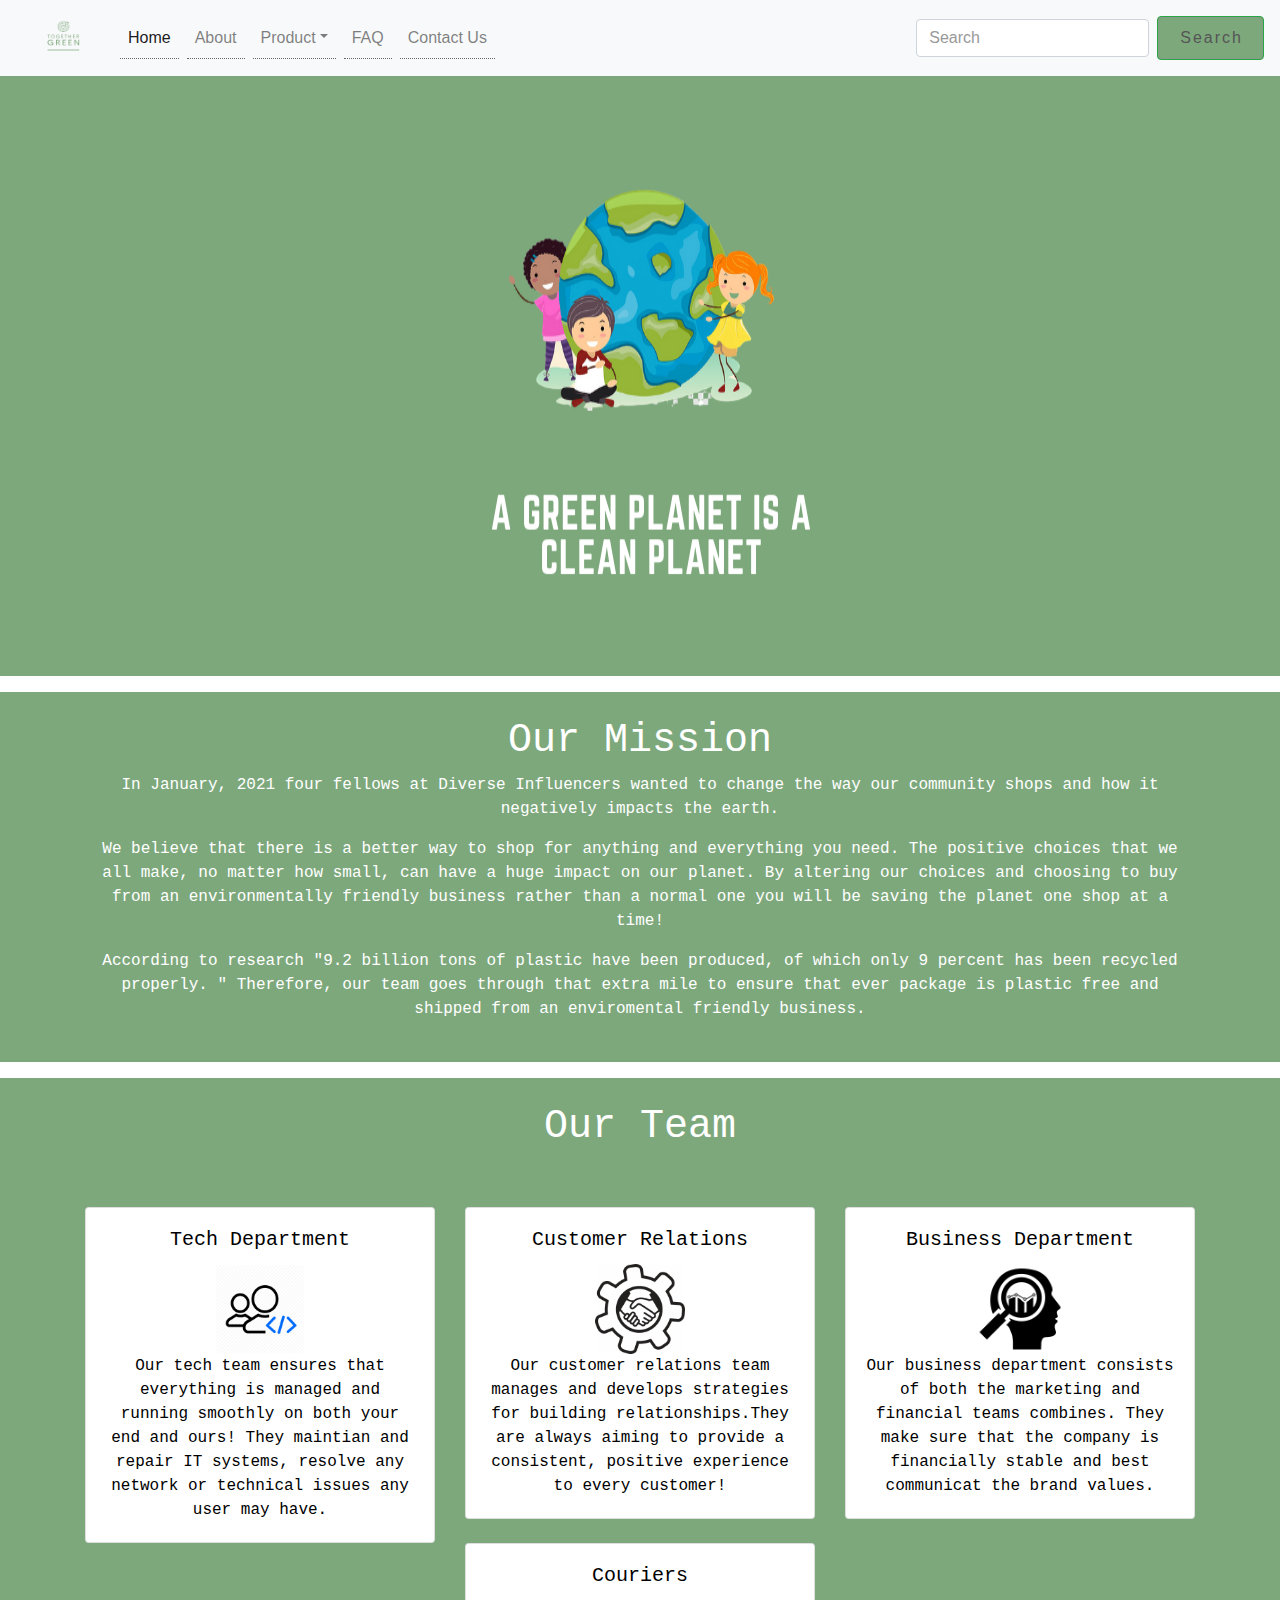
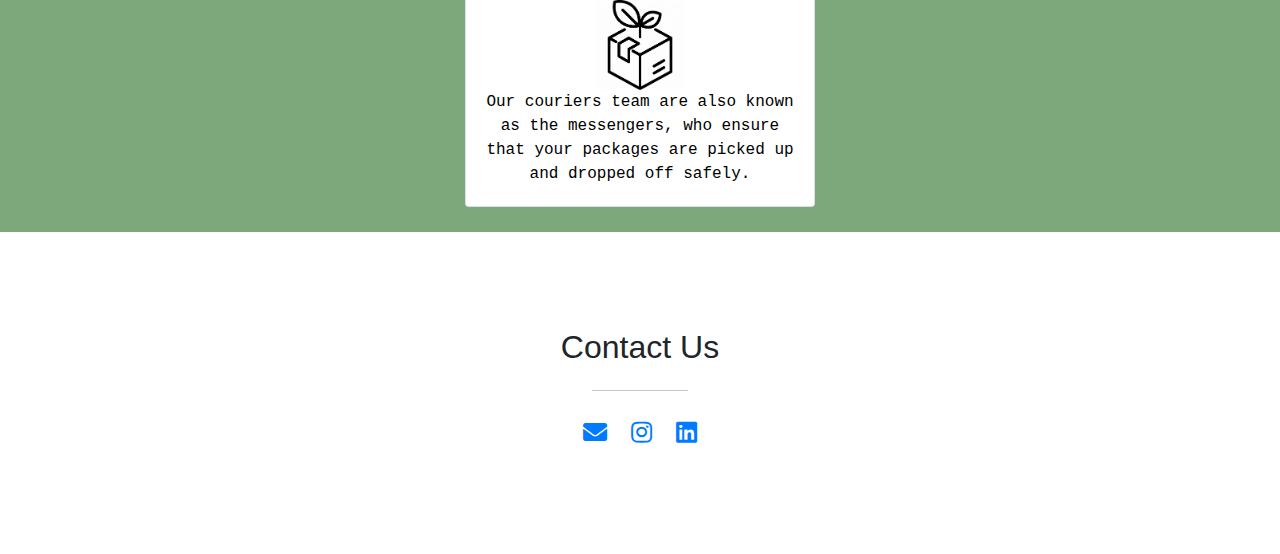
==== commit 04ec4a7f: "contact&faq page added" ====
--- a/About.html
+++ b/About.html
@@ -40,7 +40,7 @@
                     <a class="nav-link" href="FAQ.html">FAQ</a>
                 </li>
                 <li class="nav-item">
-                    <a class="nav-link" href="Contact.html">Contact Page</a>
+                    <a class="nav-link" href="Contact.html">Contact Us</a>
                 </li>
             </ul>
             <form class="form-inline my-2 my-lg-0">
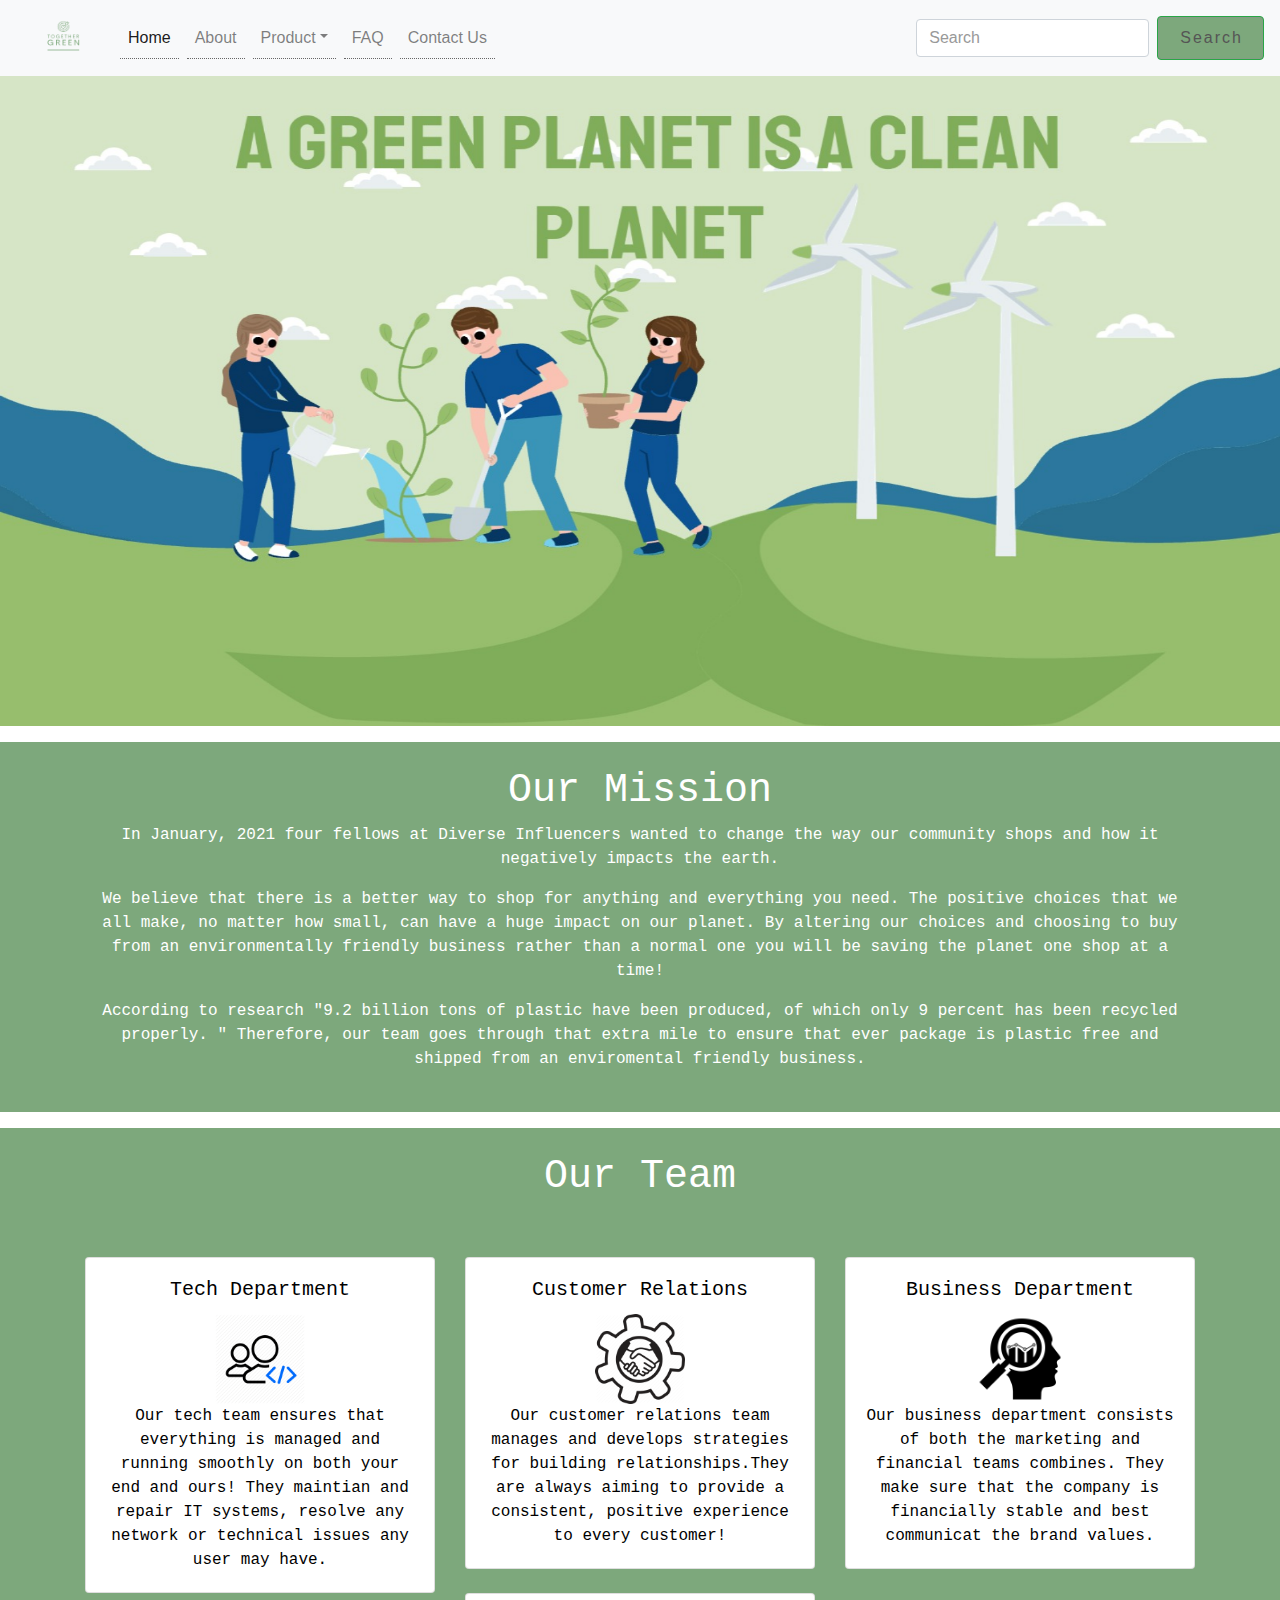
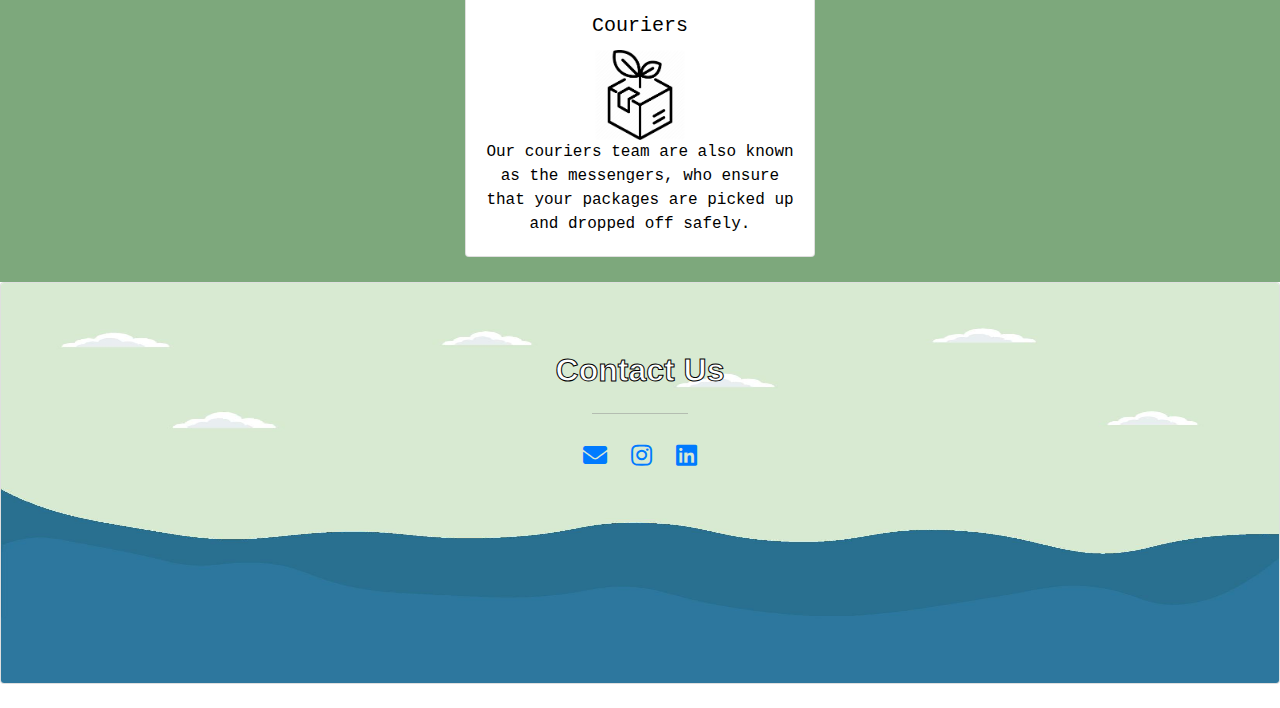
==== commit 96d3d3ea: "final draft" ====
--- a/About.html
+++ b/About.html
@@ -20,7 +20,7 @@
 				<span class="navbar-toggler-icon"></span>
 			</button>
         <div class="collapse navbar-collapse" id="navbarTogglerDemo01">
-            <img src="images/logo.jpeg" class="nav-item nav-link active" alt="logo" width="96" height="60">
+            <img src="images/logo.jpeg" class="nav-item nav-link active dropdown-toggle" alt="logo" width="96" height="60">
             <ul class="navbar-nav mr-auto mt-2 mt-lg-0">
                 <li class="nav-item active">
                     <a class="nav-link" href="index.html">Home <span class="sr-only">(current)</span></a>
@@ -29,9 +29,10 @@
                     <a class="nav-link" href="About.html">About</a>
                 </li>
                 <li class="nav-item dropdown">
-                    <a class="nav-link dropdown-toggle" href="#" id="navbarDropdownMenuLink" data-toggle="dropdown" aria-haspopup="true" aria-expanded="false">
+                    <a class="nav-link dropdown-toggle" href="Product1.html" id="navbarDropdownMenuLink" data-toggle="dropdown" aria-haspopup="true" aria-expanded="false">
 							Product</a>
                     <div class="dropdown-menu" aria-labelledby="navbarDropdownMenuLink">
+                        <a class="dropdown-item" href="Product1.html">Our Products</a>
                         <a class="dropdown-item" href="Product.html">Why Green?</a>
                         <a class="dropdown-item" href="Service.html">How it works?</a>
                     </div>
@@ -52,19 +53,23 @@
 
 
 
+
     <!-- Navbar Ends -->
 
     <!-- Header -->
-    <div class="inner">
-        <div style="background-image: url('images/bk2.png');" width="260" height="230">
-            <img src="images/carousel3.png" class="rounded mx-auto d-block" alt=" logo " width="500" height="600">
+    <div id="carouselExampleSlidesOnly" class="carousel slide" data-ride="carousel">
+        <div class="carousel-inner">
+            <div class="carousel-item active">
+                <img class="d-block w-100" src="images/About.jpg" height="650">
+            </div>
         </div>
     </div>
+
 
     <!-- Carsousel Ends -->
     <p> </p>
     <!-- One -->
-    <div style="background-image: url('images/bk2.png');">
+    <div style="background-image: url( 'images/bk2.png'); ">
         <div class="heroContents ">
             <h1>Our Mission</h1>
             <div class="container ">
@@ -81,7 +86,7 @@
 
 
     <!-- one ends -->
-    <div style="background-image: url('images/bk2.png');">
+    <div style="background-image: url( 'images/bk2.png'); ">
         <div class="heroContents2 ">
             <h1 class="ourTeam ">Our Team</h1>
             <br> </br>
@@ -91,7 +96,7 @@
                         <div class="card ">
                             <div class="card-body ">
                                 <h5 class="card-title ">Tech Department</h5>
-                                <img src="images/card1.jpg" alt="card1" width="90" height="90">
+                                <img src="images/card1.jpg " alt="card1 " width="90 " height="90 ">
                                 <p class="card-text ">Our tech team ensures that everything is managed and running smoothly on both your end and ours! They maintian and repair IT systems, resolve any network or technical issues any user may have.</p>
                             </div>
                         </div>
@@ -100,7 +105,7 @@
                         <div class="card ">
                             <div class="card-body ">
                                 <h5 class="card-title ">Customer Relations</h5>
-                                <img src="images/card2.jpg" alt="card1" width="90" height="90">
+                                <img src="images/card2.jpg " alt="card1 " width="90 " height="90 ">
                                 <p class="card-text ">Our customer relations team manages and develops strategies for building relationships.They are always aiming to provide a consistent, positive experience to every customer!</p>
                             </div>
                         </div>
@@ -109,7 +114,7 @@
                         <div class="card ">
                             <div class="card-body ">
                                 <h5 class="card-title ">Business Department</h5>
-                                <img src="images/card3.jpg" alt="card1" width="90" height="90">
+                                <img src="images/card3.jpg " alt="card1 " width="90 " height="90 ">
                                 <p class="card-text ">Our business department consists of both the marketing and financial teams combines. They make sure that the company is financially stable and best communicat the brand values.</p>
                             </div>
                         </div>
@@ -119,13 +124,13 @@
             <!-- Two -->
             <!-- Two -->
             <!-- Three -->
-            <div class="container">
-                <div class="row justify-content-center">
-                    <div class="col-sm-4 my-auto">
+            <div class="container ">
+                <div class="row justify-content-center ">
+                    <div class="col-sm-4 my-auto ">
                         <div class="card ">
-                            <div class="card-body">
+                            <div class="card-body ">
                                 <h5 class="card-title ">Couriers</h5>
-                                <img src="images/card4.jpg" alt="card1" width="90" height="90">
+                                <img src="images/card4.jpg " alt="card1 " width="90 " height="90 ">
                                 <p class="card-text ">Our couriers team are also known as the messengers, who ensure that your packages are picked up and dropped off safely. </p>
                             </div>
                         </div>
@@ -136,27 +141,31 @@
     </div>
 
     <!-- Four -->
-    <section id="four " class="main style3 special ">
-        <header class="major ">
-            <h2>Contact Us</h2>
-        </header>
-        <ul class="icons ">
-            <li><a href="https://mail.google.com/mail/u/0/?view=cm&fs=1&tf=1&source=mailto&to=togethergreen2021@gmail.com " class="icon solid alt fa-envelope "><span class="label ">Email</span></a></li>
-            <li><a href="https://instagram.com/together_green2021?igshid=mbhsuc547hna " class="icon brands fa-instagram "><span class="label ">Instagram</span></a></li>
-            <li><a href="https://www.linkedin.com/in/together-green-%F0%9F%8C%B1-983b8220a/" class="icon brands fa-linkedin "><span class="label ">Linkedin</span></a></li>
-        </ul>
-    </section>
+    <div class="card ">
+        <img class="card-img " src="images/banner.jpg " alt="Card image " height="400 ">
+        <div class="card-img-overlay text-center ">
+            <header class="major text-center ">
+                <br> </br>
+                <h2 class="font-weight-bold hrd2 " style="color:white; ">Contact Us</h2>
+            </header>
+            <ul class="icons ">
+                <li><a href="https://mail.google.com/mail/u/0/?view=cm&fs=1&tf=1&source=mailto&to=togethergreen2021@gmail.com " class="icon solid alt fa-envelope "><span class="label ">Email</span></a></li>
+                <li><a href="https://instagram.com/together_green2021?igshid=mbhsuc547hna " class="icon brands fa-instagram "><span class="label ">Instagram</span></a></li>
+                <li><a href="https://www.linkedin.com/in/together-green-%F0%9F%8C%B1-983b8220a/ " class="icon brands fa-linkedin "><span class="label ">Linkedin</span></a></li>
+            </ul>
+        </div>
+    </div>
 
     <!-- Scripts -->
-    <script src="https://code.jquery.com/jquery-3.2.1.slim.min.js" integrity="sha384-KJ3o2DKtIkvYIK3UENzmM7KCkRr/rE9/Qpg6aAZGJwFDMVNA/GpGFF93hXpG5KkN" crossorigin="anonymous"></script>
-    <script src="https://cdnjs.cloudflare.com/ajax/libs/popper.js/1.12.9/umd/popper.min.js" integrity="sha384-ApNbgh9B+Y1QKtv3Rn7W3mgPxhU9K/ScQsAP7hUibX39j7fakFPskvXusvfa0b4Q" crossorigin="anonymous"></script>
-    <script src="https://maxcdn.bootstrapcdn.com/bootstrap/4.0.0/js/bootstrap.min.js" integrity="sha384-JZR6Spejh4U02d8jOt6vLEHfe/JQGiRRSQQxSfFWpi1MquVdAyjUar5+76PVCmYl" crossorigin="anonymous"></script>
-    <script src="assets/js/jquery.min.js"></script>
-    <script src="assets/js/jquery.scrolly.min.js"></script>
-    <script src="assets/js/browser.min.js"></script>
-    <script src="assets/js/breakpoints.min.js"></script>
-    <script src="assets/js/util.js"></script>
-    <script src="assets/js/main.js"></script>
+    <script src="https://code.jquery.com/jquery-3.2.1.slim.min.js " integrity="sha384-KJ3o2DKtIkvYIK3UENzmM7KCkRr/rE9/Qpg6aAZGJwFDMVNA/GpGFF93hXpG5KkN " crossorigin="anonymous "></script>
+    <script src="https://cdnjs.cloudflare.com/ajax/libs/popper.js/1.12.9/umd/popper.min.js " integrity="sha384-ApNbgh9B+Y1QKtv3Rn7W3mgPxhU9K/ScQsAP7hUibX39j7fakFPskvXusvfa0b4Q " crossorigin="anonymous "></script>
+    <script src="https://maxcdn.bootstrapcdn.com/bootstrap/4.0.0/js/bootstrap.min.js " integrity="sha384-JZR6Spejh4U02d8jOt6vLEHfe/JQGiRRSQQxSfFWpi1MquVdAyjUar5+76PVCmYl " crossorigin="anonymous "></script>
+    <script src="assets/js/jquery.min.js "></script>
+    <script src="assets/js/jquery.scrolly.min.js "></script>
+    <script src="assets/js/browser.min.js "></script>
+    <script src="assets/js/breakpoints.min.js "></script>
+    <script src="assets/js/util.js "></script>
+    <script src="assets/js/main.js "></script>
 
 </body>
 
--- a/assets/css/main.css
+++ b/assets/css/main.css
@@ -3395,4 +3395,12 @@
         width: 100%;
         margin-top: 0;
     }
+}
+
+.hrd2 {
+    -webkit-text-stroke: 1px black;
+}
+
+.writing98 {
+    font-family: 'Roboto Condensed', sans-serif;
 }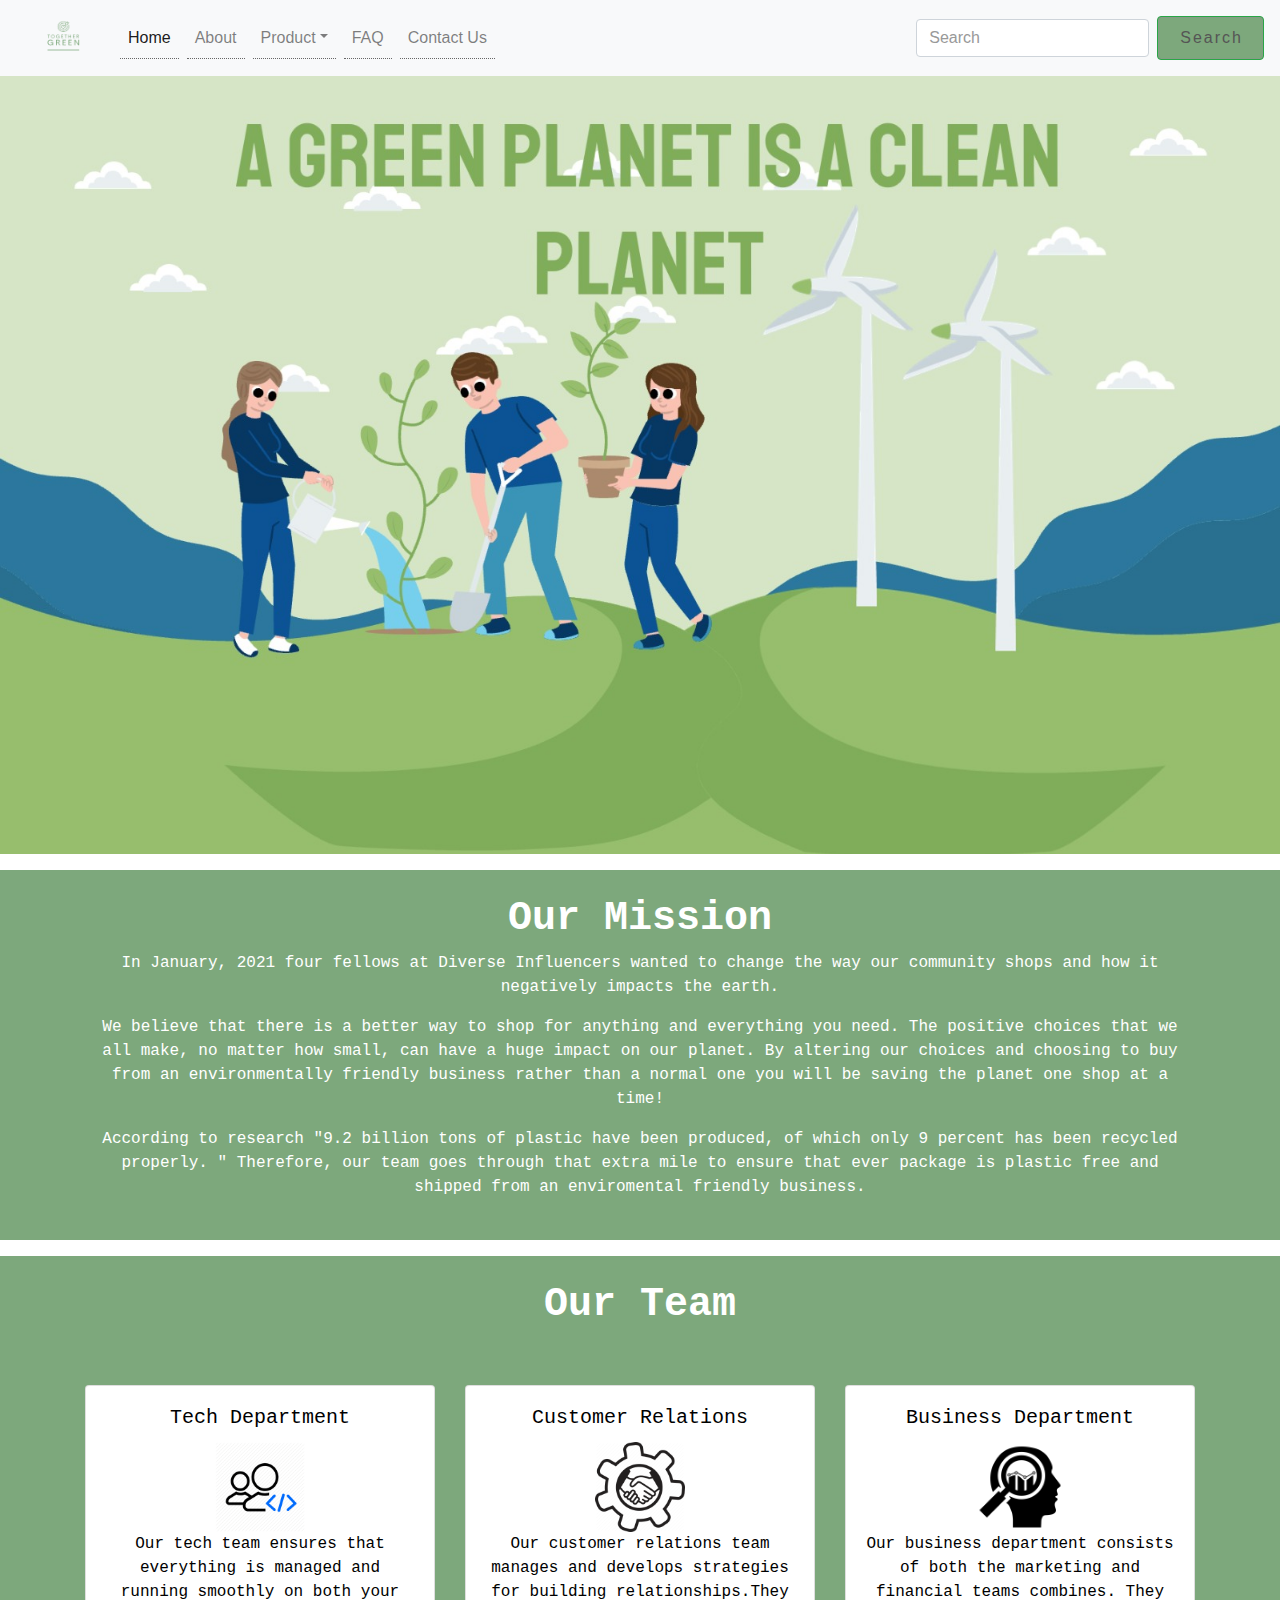
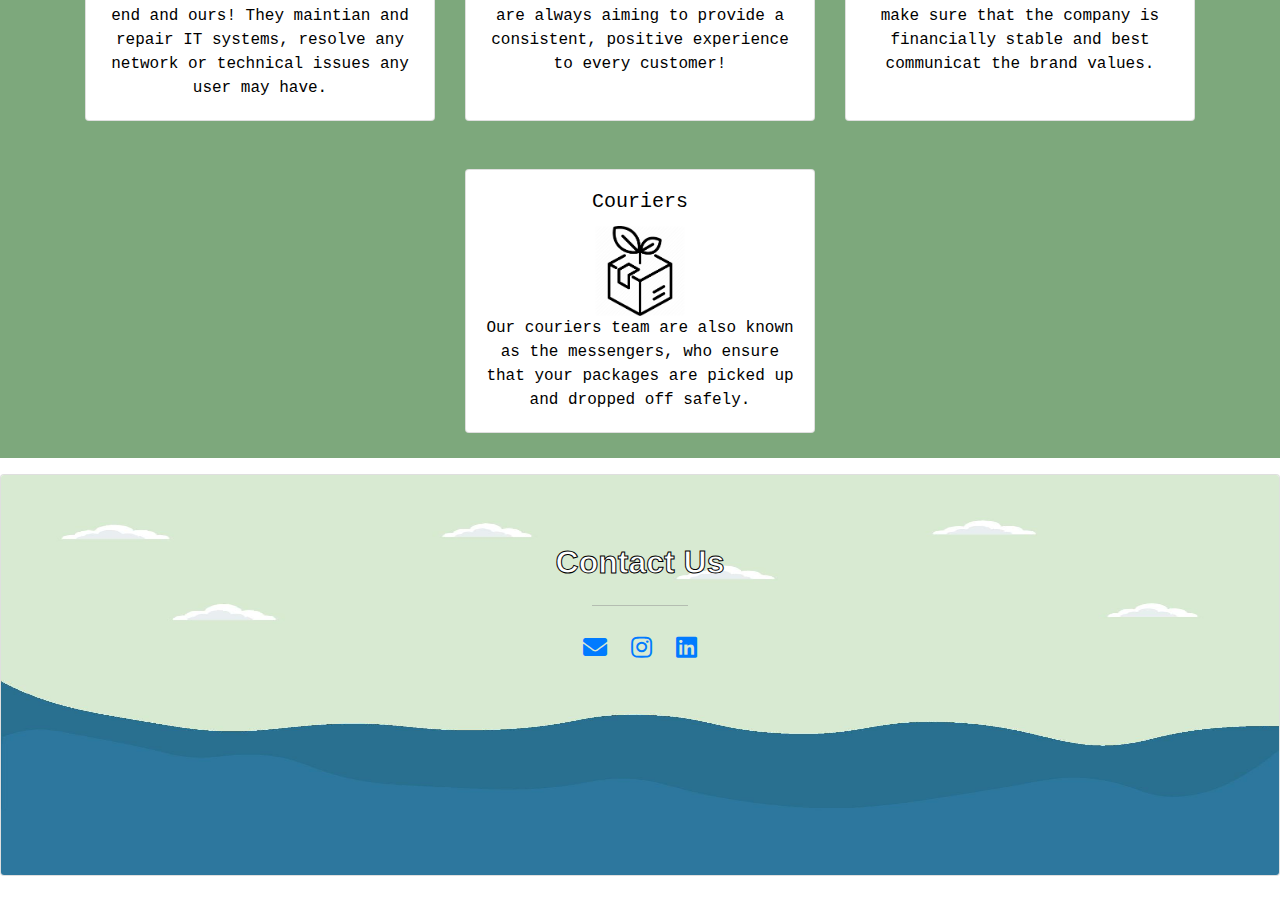
==== commit 14e97cfe: "final draft2" ====
--- a/About.html
+++ b/About.html
@@ -57,21 +57,17 @@
     <!-- Navbar Ends -->
 
     <!-- Header -->
-    <div id="carouselExampleSlidesOnly" class="carousel slide" data-ride="carousel">
-        <div class="carousel-inner">
-            <div class="carousel-item active">
-                <img class="d-block w-100" src="images/About.jpg" height="650">
-            </div>
-        </div>
+    <div class="inner">
+        <img src="images/About.jpg" class="img-fluid" alt="Responsive image" height="400">
     </div>
 
 
-    <!-- Carsousel Ends -->
+    <!-- header Ends -->
     <p> </p>
     <!-- One -->
     <div style="background-image: url( 'images/bk2.png'); ">
         <div class="heroContents ">
-            <h1>Our Mission</h1>
+            <h1><b style="color:white;">Our Mission</b></h1>
             <div class="container ">
                 <p> In January, 2021 four fellows at Diverse Influencers wanted to change the way our community shops and how it negatively impacts the earth. </p>
                 <p>We believe that there is a better way to shop for anything and everything you need. The positive choices that we all make, no matter how small, can have a huge impact on our planet. By altering our choices and choosing to buy from an environmentally
@@ -88,12 +84,12 @@
     <!-- one ends -->
     <div style="background-image: url( 'images/bk2.png'); ">
         <div class="heroContents2 ">
-            <h1 class="ourTeam ">Our Team</h1>
+            <h1 class="ourTeam "><b style="color:white;">Our Team</b></h1>
             <br> </br>
             <div class="container ">
                 <div class="row ">
                     <div class="col-sm-4 ">
-                        <div class="card ">
+                        <div class="card h-100">
                             <div class="card-body ">
                                 <h5 class="card-title ">Tech Department</h5>
                                 <img src="images/card1.jpg " alt="card1 " width="90 " height="90 ">
@@ -102,7 +98,7 @@
                         </div>
                     </div>
                     <div class="col-sm-4 ">
-                        <div class="card ">
+                        <div class="card h-100">
                             <div class="card-body ">
                                 <h5 class="card-title ">Customer Relations</h5>
                                 <img src="images/card2.jpg " alt="card1 " width="90 " height="90 ">
@@ -111,7 +107,7 @@
                         </div>
                     </div>
                     <div class="col-sm-4 ">
-                        <div class="card ">
+                        <div class="card h-100">
                             <div class="card-body ">
                                 <h5 class="card-title ">Business Department</h5>
                                 <img src="images/card3.jpg " alt="card1 " width="90 " height="90 ">
@@ -124,10 +120,11 @@
             <!-- Two -->
             <!-- Two -->
             <!-- Three -->
+            <br></br>
             <div class="container ">
                 <div class="row justify-content-center ">
                     <div class="col-sm-4 my-auto ">
-                        <div class="card ">
+                        <div class="card h-100">
                             <div class="card-body ">
                                 <h5 class="card-title ">Couriers</h5>
                                 <img src="images/card4.jpg " alt="card1 " width="90 " height="90 ">
@@ -139,6 +136,7 @@
             </div>
         </div>
     </div>
+    <p></p>
 
     <!-- Four -->
     <div class="card ">
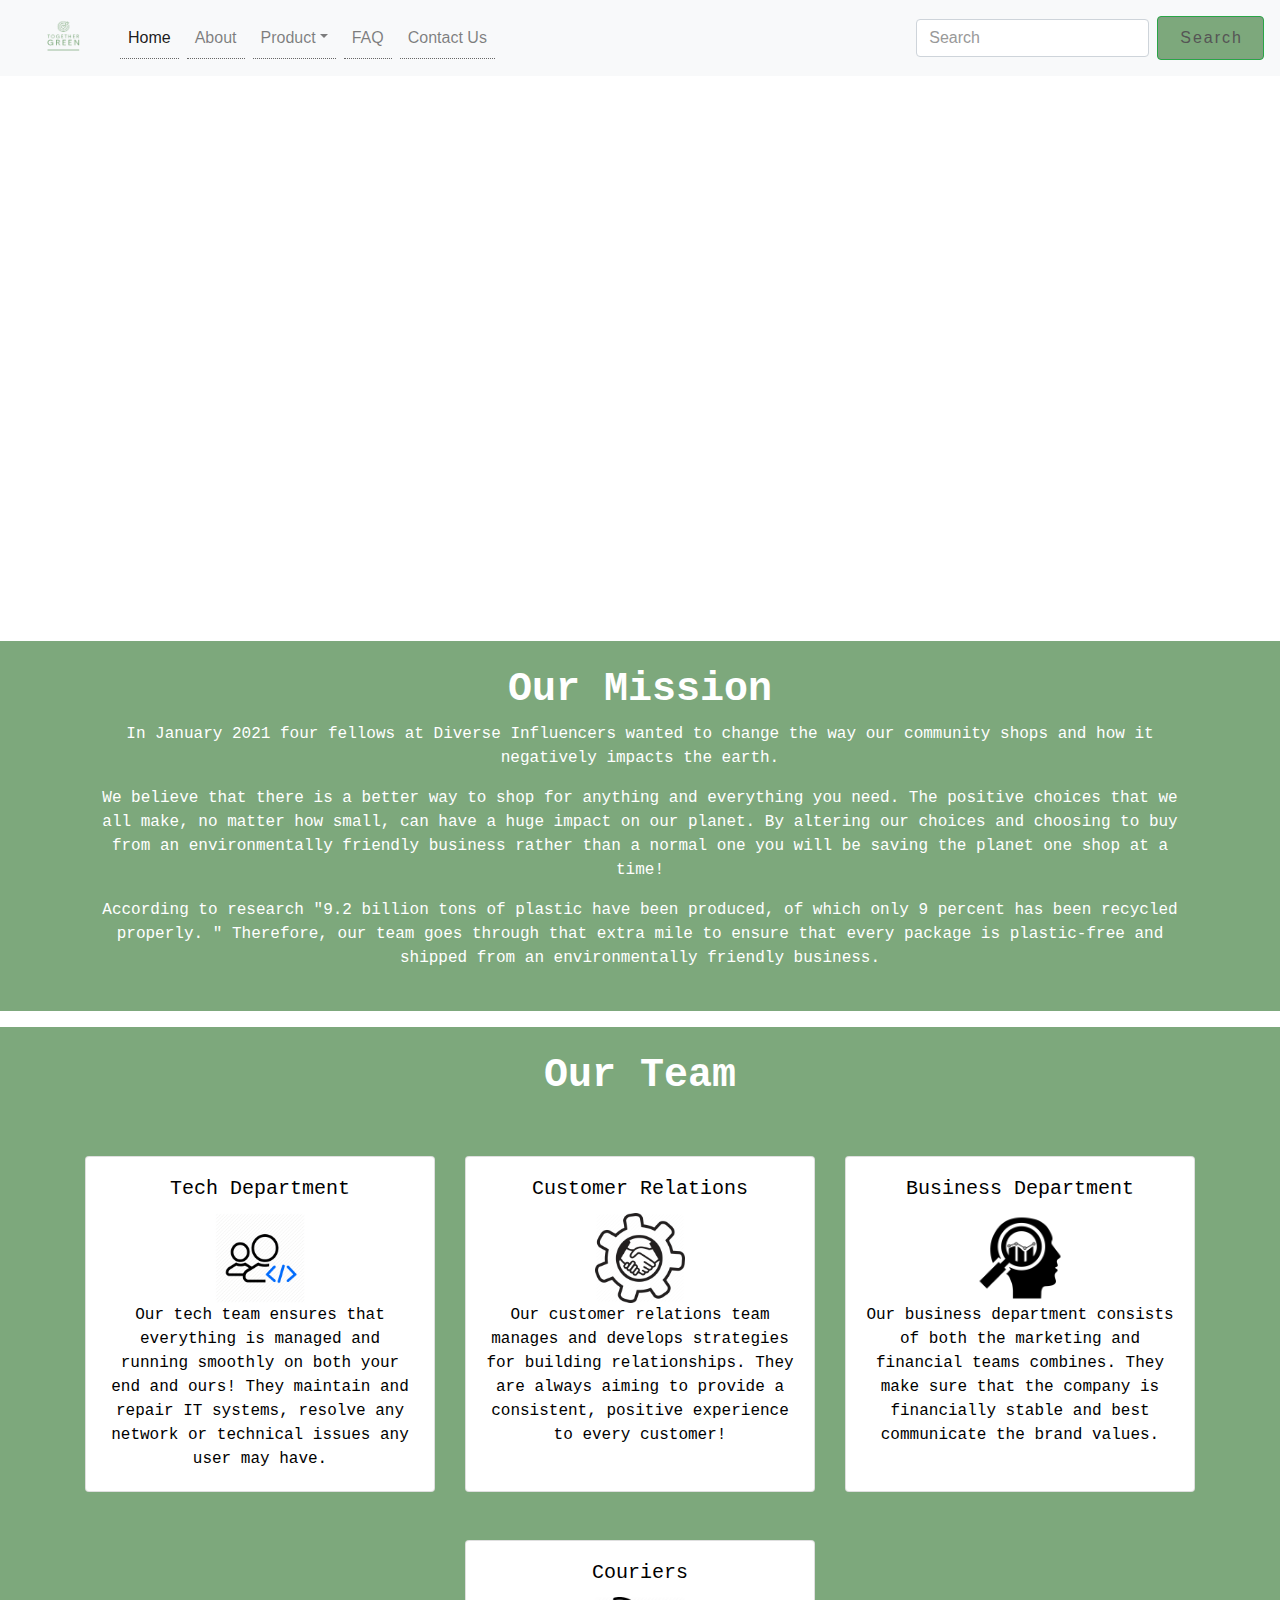
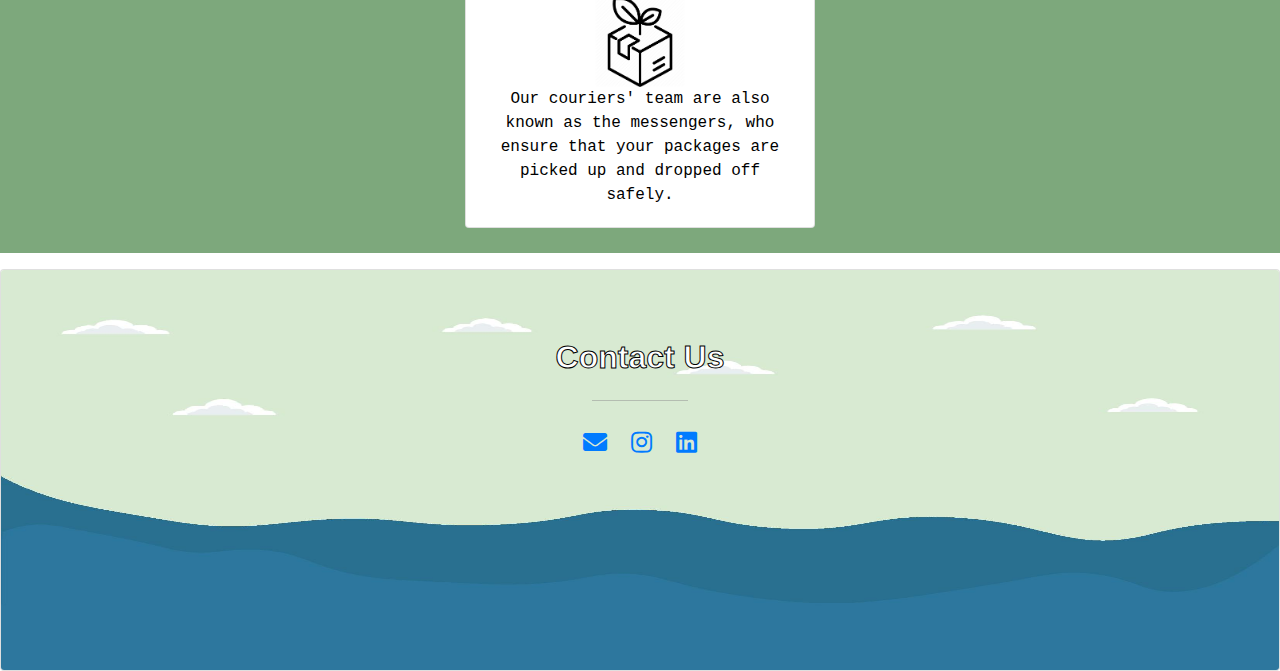
==== commit c3712cb5: "final draft3" ====
--- a/About.html
+++ b/About.html
@@ -57,9 +57,11 @@
     <!-- Navbar Ends -->
 
     <!-- Header -->
-    <div class="inner">
-        <img src="images/About.jpg" class="img-fluid" alt="Responsive image" height="400">
+    <div class="embed-responsive embed-responsive-21by9">
+        <iframe class="embed-responsive-item" src="https://www.youtube.com/embed/NV4-jk_McEI" allowfullscreen></iframe>
     </div>
+
+
 
 
     <!-- header Ends -->
@@ -69,11 +71,11 @@
         <div class="heroContents ">
             <h1><b style="color:white;">Our Mission</b></h1>
             <div class="container ">
-                <p> In January, 2021 four fellows at Diverse Influencers wanted to change the way our community shops and how it negatively impacts the earth. </p>
+                <p> In January 2021 four fellows at Diverse Influencers wanted to change the way our community shops and how it negatively impacts the earth. </p>
                 <p>We believe that there is a better way to shop for anything and everything you need. The positive choices that we all make, no matter how small, can have a huge impact on our planet. By altering our choices and choosing to buy from an environmentally
                     friendly business rather than a normal one you will be saving the planet one shop at a time! </p>
-                <p> According to research "9.2 billion tons of plastic have been produced, of which only 9 percent has been recycled properly. " Therefore, our team goes through that extra mile to ensure that ever package is plastic free and shipped from
-                    an enviromental friendly business. </p>
+                <p> According to research "9.2 billion tons of plastic have been produced, of which only 9 percent has been recycled properly. " Therefore, our team goes through that extra mile to ensure that every package is plastic-free and shipped from
+                    an environmentally friendly business.</p>
 
             </div>
         </div>
@@ -93,7 +95,7 @@
                             <div class="card-body ">
                                 <h5 class="card-title ">Tech Department</h5>
                                 <img src="images/card1.jpg " alt="card1 " width="90 " height="90 ">
-                                <p class="card-text ">Our tech team ensures that everything is managed and running smoothly on both your end and ours! They maintian and repair IT systems, resolve any network or technical issues any user may have.</p>
+                                <p class="card-text ">Our tech team ensures that everything is managed and running smoothly on both your end and ours! They maintain and repair IT systems, resolve any network or technical issues any user may have.</p>
                             </div>
                         </div>
                     </div>
@@ -102,7 +104,7 @@
                             <div class="card-body ">
                                 <h5 class="card-title ">Customer Relations</h5>
                                 <img src="images/card2.jpg " alt="card1 " width="90 " height="90 ">
-                                <p class="card-text ">Our customer relations team manages and develops strategies for building relationships.They are always aiming to provide a consistent, positive experience to every customer!</p>
+                                <p class="card-text ">Our customer relations team manages and develops strategies for building relationships. They are always aiming to provide a consistent, positive experience to every customer!</p>
                             </div>
                         </div>
                     </div>
@@ -111,7 +113,7 @@
                             <div class="card-body ">
                                 <h5 class="card-title ">Business Department</h5>
                                 <img src="images/card3.jpg " alt="card1 " width="90 " height="90 ">
-                                <p class="card-text ">Our business department consists of both the marketing and financial teams combines. They make sure that the company is financially stable and best communicat the brand values.</p>
+                                <p class="card-text ">Our business department consists of both the marketing and financial teams combines. They make sure that the company is financially stable and best communicate the brand values.</p>
                             </div>
                         </div>
                     </div>
@@ -128,7 +130,7 @@
                             <div class="card-body ">
                                 <h5 class="card-title ">Couriers</h5>
                                 <img src="images/card4.jpg " alt="card1 " width="90 " height="90 ">
-                                <p class="card-text ">Our couriers team are also known as the messengers, who ensure that your packages are picked up and dropped off safely. </p>
+                                <p class="card-text ">Our couriers' team are also known as the messengers, who ensure that your packages are picked up and dropped off safely. </p>
                             </div>
                         </div>
                     </div>
